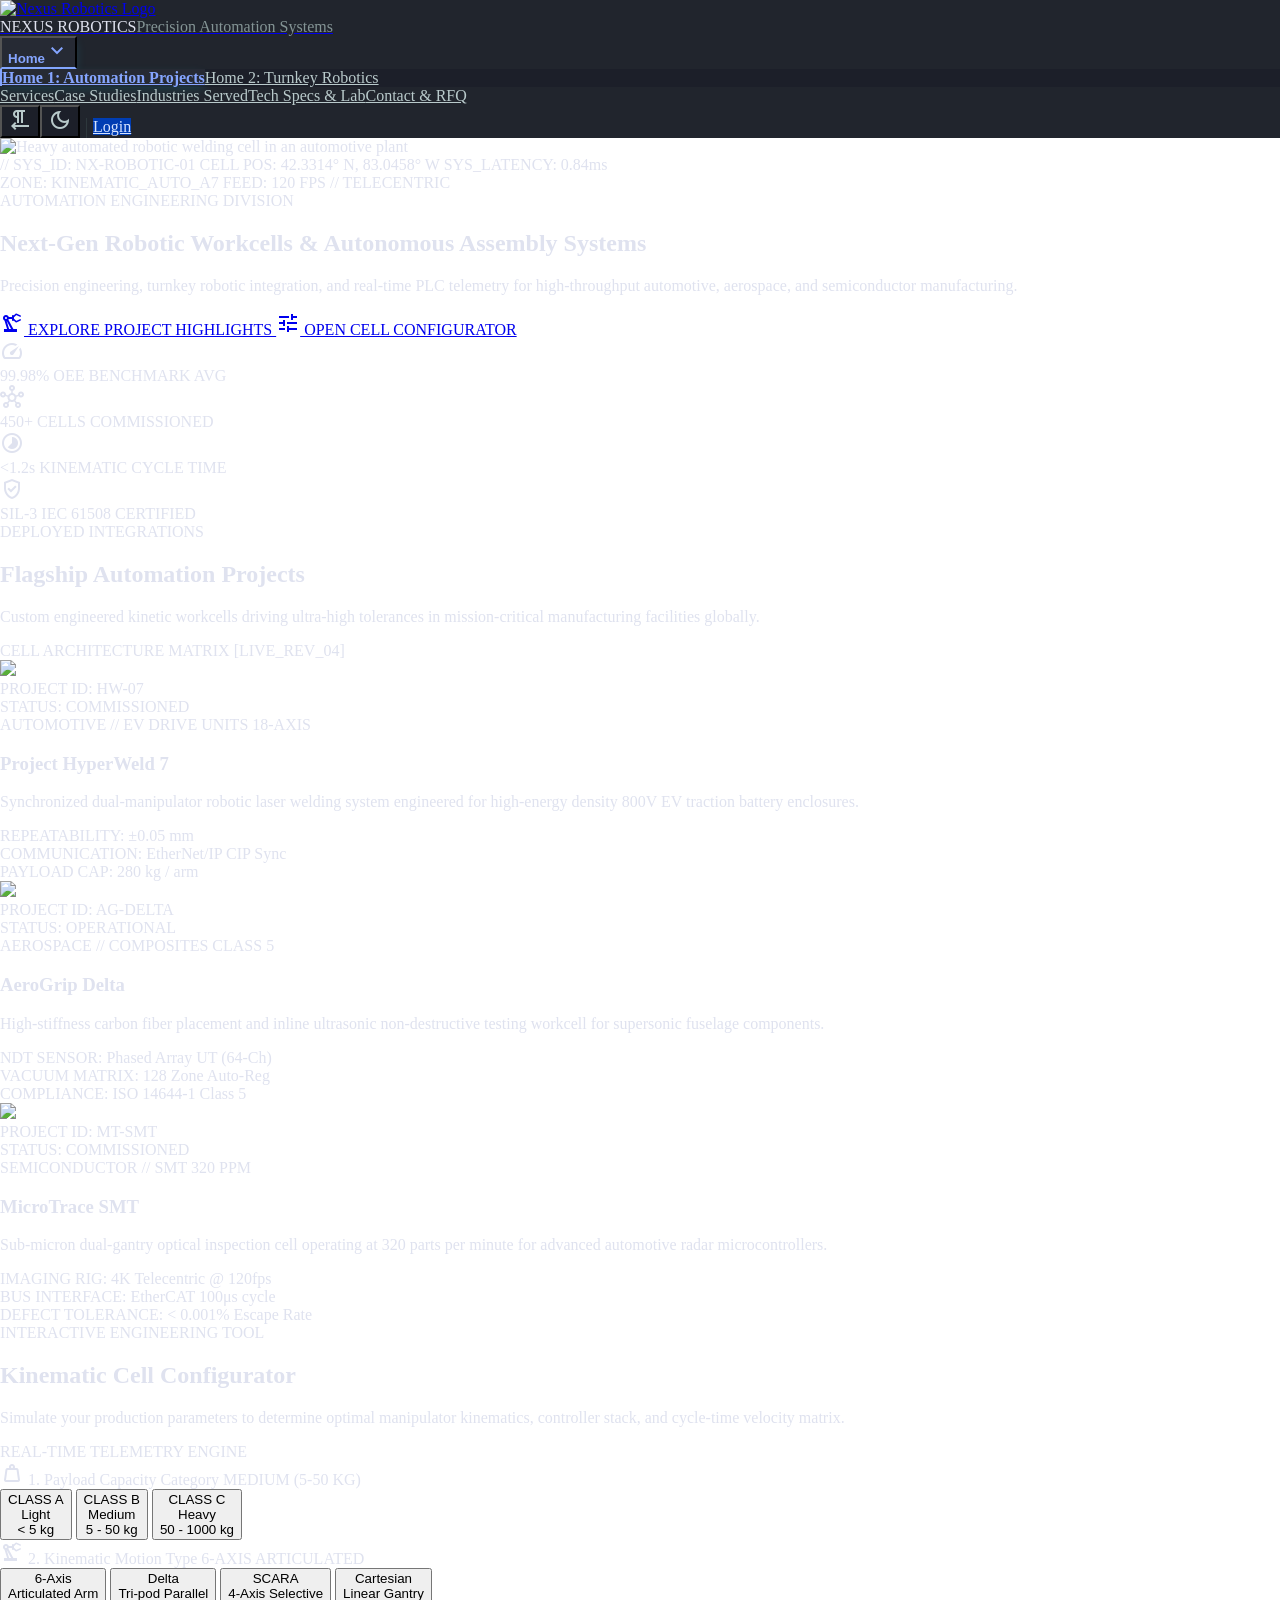
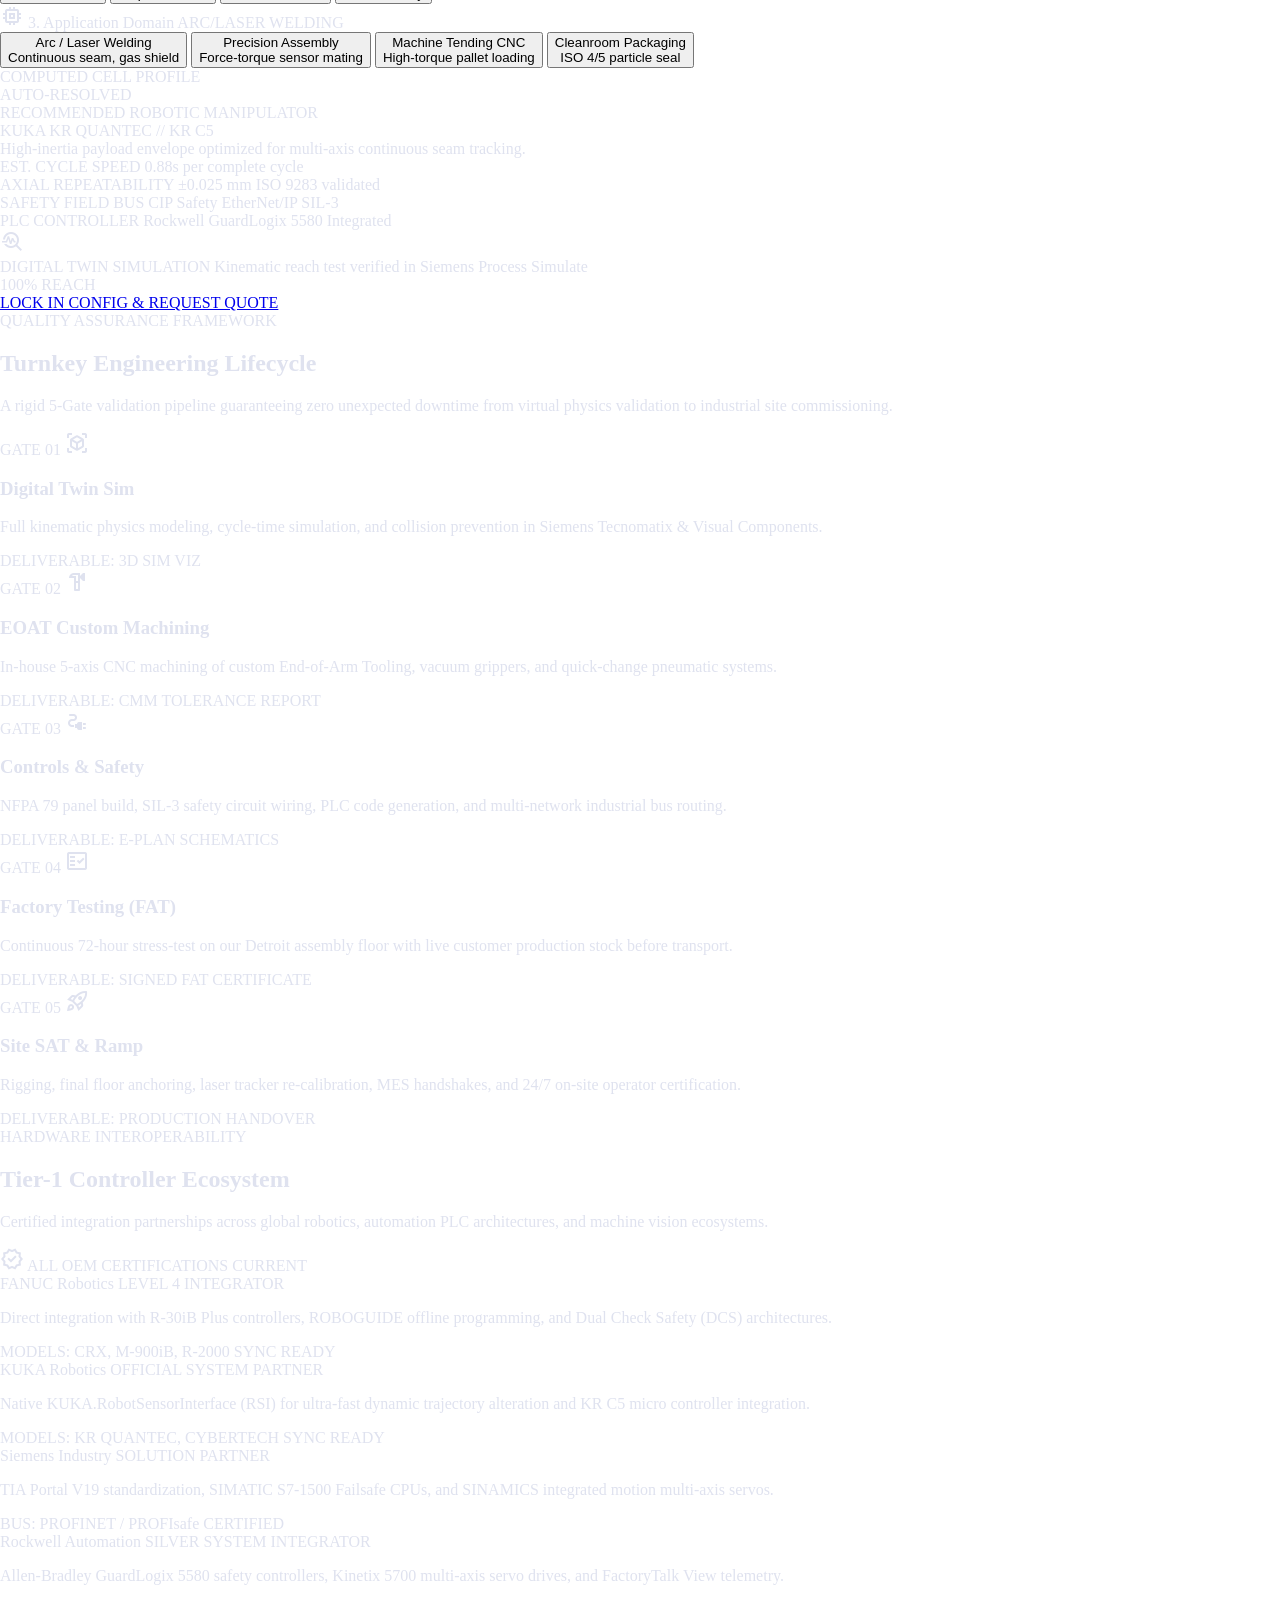
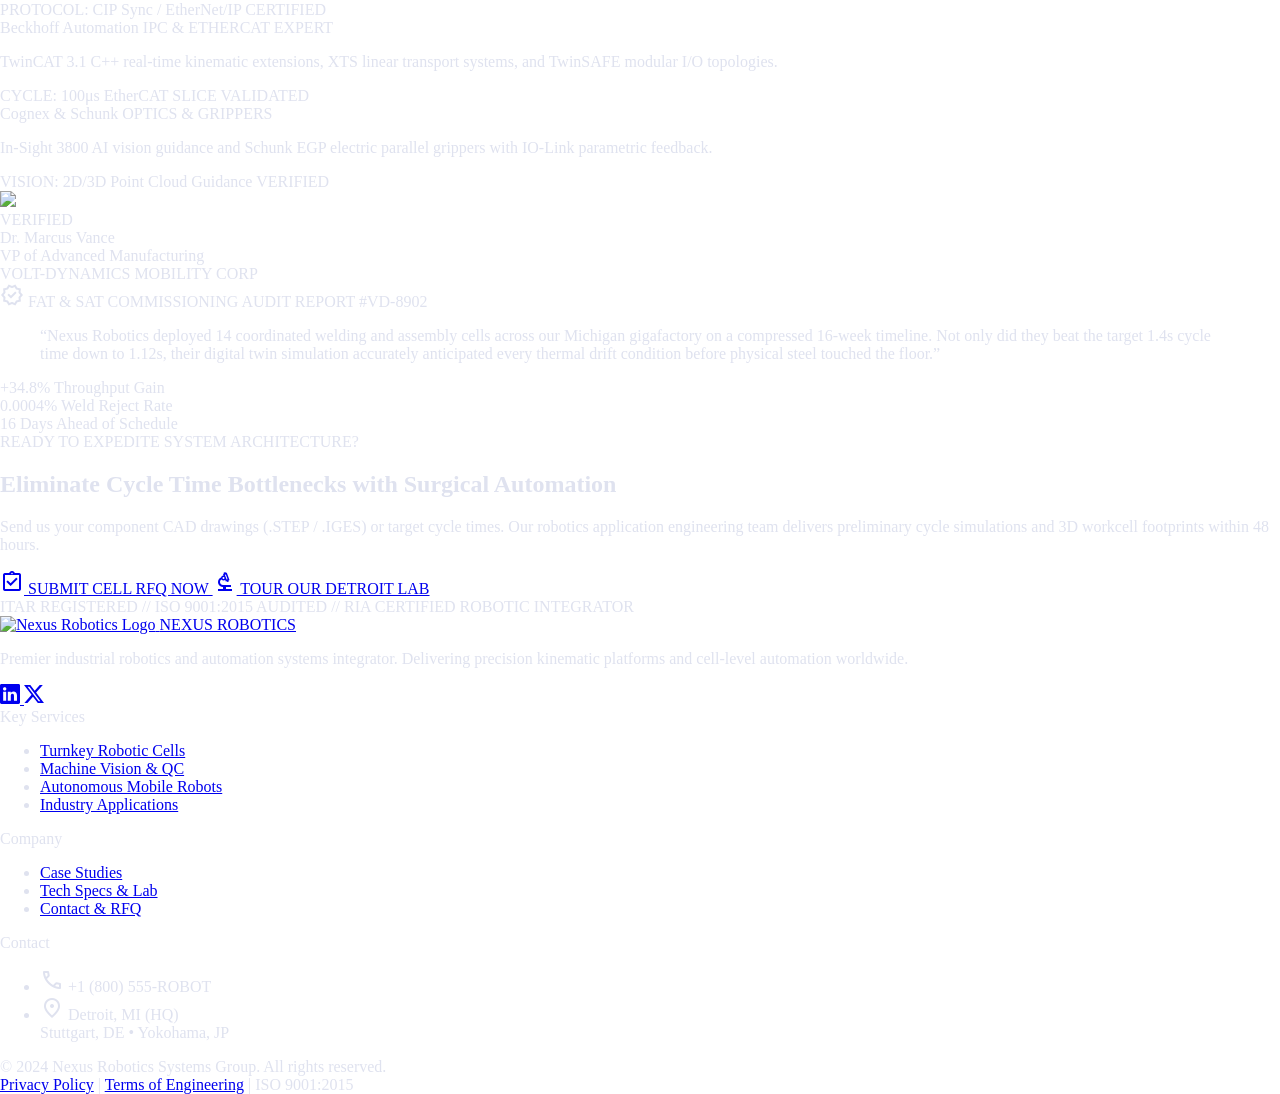
==== home-1-variant-2.html @ ab621a44 "Fix RTL icon, navbar responsive alignment (360/768/1024), Home 1 mobile layout, and Services 1024 la" ====
<!DOCTYPE html>

<html class="dark" lang="en"><head><meta charset="utf-8"/><meta content="width=device-width, initial-scale=1.0" name="viewport"/><meta content="web_standard" name="shell-type"/><link href="https://fonts.googleapis.com" rel="preconnect"/><link crossorigin="" href="https://fonts.gstatic.com" rel="preconnect"/><link href="https://fonts.googleapis.com/css2?family=JetBrains+Mono:wght@400;500;700&amp;family=Sora:wght@400;500;600;700&amp;display=swap" rel="stylesheet"/><link href="https://fonts.googleapis.com/css2?family=Material+Symbols+Outlined:opsz,wght,FILL,GRAD@20..48,100..700,0..1,-50..200" rel="stylesheet"/>
<link href="https://fonts.googleapis.com/css2?family=Material+Symbols+Outlined:wght,FILL@100..700,0..1&amp;display=swap" rel="stylesheet"/><style>@layer base{html,body{margin:0;padding:0;}body{overscroll-behavior:none;}main>:first-child{margin-top:0!important;}main>:last-child{margin-bottom:0!important;}}::-webkit-scrollbar{display:none;}</style><script src="https://cdn.tailwindcss.com"></script><script id="tailwind-config">tailwind.config={darkMode:"class",theme:{extend:{"colors":{"on-tertiary-fixed-variant":"var(--nxc-on-tertiary-fixed-variant)","on-secondary-fixed-variant":"var(--nxc-on-secondary-fixed-variant)","on-secondary-container":"var(--nxc-on-secondary-container)","on-error":"var(--nxc-on-error)","error":"var(--nxc-error)","on-secondary-fixed":"var(--nxc-on-secondary-fixed)","inverse-on-surface":"var(--nxc-inverse-on-surface)","on-error-container":"var(--nxc-on-error-container)","tertiary-fixed-dim":"var(--nxc-tertiary-fixed-dim)","tertiary-fixed":"var(--nxc-tertiary-fixed)","surface-container-high":"var(--nxc-surface-container-high)","outline-variant":"var(--nxc-outline-variant)","primary-container":"var(--nxc-primary-container)","secondary-container":"var(--nxc-secondary-container)","on-surface":"var(--nxc-on-surface)","secondary":"var(--nxc-secondary)","on-tertiary-container":"var(--nxc-on-tertiary-container)","primary-fixed-dim":"var(--nxc-primary-fixed-dim)","surface-container-highest":"var(--nxc-surface-container-highest)","inverse-primary":"var(--nxc-inverse-primary)","surface-tint":"var(--nxc-surface-tint)","primary":"var(--nxc-primary)","tertiary":"var(--nxc-tertiary)","on-primary-container":"var(--nxc-on-primary-container)","surface-variant":"var(--nxc-surface-variant)","surface-container":"var(--nxc-surface-container)","on-tertiary-fixed":"var(--nxc-on-tertiary-fixed)","outline":"var(--nxc-outline)","on-background":"var(--nxc-on-background)","background":"var(--nxc-background)","on-surface-variant":"var(--nxc-on-surface-variant)","tertiary-container":"var(--nxc-tertiary-container)","secondary-fixed":"var(--nxc-secondary-fixed)","surface-container-low":"var(--nxc-surface-container-low)","surface":"var(--nxc-surface)","on-primary-fixed":"var(--nxc-on-primary-fixed)","surface-dim":"var(--nxc-surface-dim)","inverse-surface":"var(--nxc-inverse-surface)","on-tertiary":"var(--nxc-on-tertiary)","on-secondary":"var(--nxc-on-secondary)","secondary-fixed-dim":"var(--nxc-secondary-fixed-dim)","surface-container-lowest":"var(--nxc-surface-container-lowest)","on-primary":"var(--nxc-on-primary)","on-primary-fixed-variant":"var(--nxc-on-primary-fixed-variant)","error-container":"var(--nxc-error-container)","surface-bright":"var(--nxc-surface-bright)","primary-fixed":"var(--nxc-primary-fixed)"},"borderRadius":{"DEFAULT":"0.25rem","lg":"0.5rem","xl":"0.75rem","full":"9999px"},"spacing":{"margin":"3rem","margin-mobile":"1rem","space-xs":"0.25rem","gutter":"1.5rem","space-lg":"1.5rem","space-sm":"0.5rem","space-xl":"2.5rem","space-md":"1rem","gutter-mobile":"0.75rem"},"fontFamily":{"mono-spec-sm":["JetBrains Mono"],"mono-spec-lg":["JetBrains Mono"],"headline-lg-mobile":["Sora"],"display-xl-mobile":["Sora"],"body-md":["Inter"],"headline-sm":["Sora"],"body-lg":["Inter"],"headline-lg":["Sora"],"body-sm":["Inter"],"headline-md":["Sora"],"display-xl":["Sora"],"mono-spec-md":["JetBrains Mono"],"label-caps":["JetBrains Mono"]},"fontSize":{"mono-spec-sm":["11px",{"lineHeight":"16px","letterSpacing":"0.06em","fontWeight":"500"}],"mono-spec-lg":["16px",{"lineHeight":"24px","letterSpacing":"0.02em","fontWeight":"500"}],"headline-lg-mobile":["28px",{"lineHeight":"36px","letterSpacing":"-0.01em","fontWeight":"600"}],"display-xl-mobile":["36px",{"lineHeight":"44px","letterSpacing":"-0.02em","fontWeight":"700"}],"body-md":["15px",{"lineHeight":"24px","letterSpacing":"0em","fontWeight":"400"}],"headline-sm":["20px",{"lineHeight":"28px","letterSpacing":"0em","fontWeight":"600"}],"body-lg":["18px",{"lineHeight":"28px","letterSpacing":"-0.01em","fontWeight":"400"}],"headline-lg":["40px",{"lineHeight":"48px","letterSpacing":"-0.02em","fontWeight":"600"}],"body-sm":["13px",{"lineHeight":"20px","letterSpacing":"0.01em","fontWeight":"400"}],"headline-md":["28px",{"lineHeight":"36px","letterSpacing":"-0.01em","fontWeight":"600"}],"display-xl":["56px",{"lineHeight":"64px","letterSpacing":"-0.03em","fontWeight":"700"}],"mono-spec-md":["13px",{"lineHeight":"18px","letterSpacing":"0.04em","fontWeight":"500"}],"label-caps":["10px",{"lineHeight":"14px","letterSpacing":"0.12em","fontWeight":"700"}]}}}}</script><link href="assets/site-global.css" rel="stylesheet"/>


<link rel="icon" type="image/jpeg" href="photos/logo.jpg"/>

<title>Nexus Robotics</title>
</head><body class="bg-background font-body-md text-on-surface antialiased selection:bg-primary-container selection:text-on-primary-container"><header class="fixed top-0 left-0 w-full z-50 bg-surface/90 backdrop-blur-md border-b border-outline-variant"><div class="h-20 w-full px-gutter flex items-center justify-between"><div class="flex items-center gap-space-lg"><a class="flex items-center gap-space-md group" data-path="home-automation-projects" href="#"><img alt="Nexus Robotics Logo" class="h-8 w-auto object-contain" src="photos/logo.jpg"/><div class="flex flex-col"><span class="font-headline-sm text-headline-sm font-bold tracking-tight text-on-surface group-hover:text-primary transition-colors">NEXUS ROBOTICS</span><span class="font-label-caps text-label-caps uppercase text-outline">Precision Automation Systems</span></div></a></div><nav class="hidden lg:flex items-center gap-space-xs" data-active-classes="bg-surface-container-high text-primary font-medium"><div class="relative group"><button class="flex items-center gap-space-xs px-space-md py-space-sm font-mono-spec-sm text-mono-spec-sm uppercase text-on-surface-variant hover:text-on-surface transition-colors active nav-active" aria-current="page"><span>Home</span><span class="material-symbols-outlined text-[16px]">expand_more</span></button><div class="absolute left-0 top-full hidden group-hover:flex flex-col w-64 bg-surface-container border border-outline-variant shadow-2xl py-space-xs z-50"><a class="px-space-md py-space-sm font-mono-spec-sm text-mono-spec-sm uppercase text-on-surface-variant hover:bg-surface-container-high hover:text-primary transition-colors active nav-active" aria-current="page" data-path="home-automation-projects" href="#">Home 1: Automation Projects</a><a class="px-space-md py-space-sm font-mono-spec-sm text-mono-spec-sm uppercase text-on-surface-variant hover:bg-surface-container-high hover:text-primary transition-colors" data-path="home-turnkey-robotics" href="#">Home 2: Turnkey Robotics</a></div></div><a class="px-space-md py-space-sm font-mono-spec-sm text-mono-spec-sm uppercase text-on-surface-variant hover:text-on-surface transition-colors" data-path="services" href="#">Services</a><a class="px-space-md py-space-sm font-mono-spec-sm text-mono-spec-sm uppercase text-on-surface-variant hover:text-on-surface transition-colors" data-path="case-studies" href="#">Case Studies</a><a class="px-space-md py-space-sm font-mono-spec-sm text-mono-spec-sm uppercase text-on-surface-variant hover:text-on-surface transition-colors" data-path="industries-served" href="#">Industries Served</a><a class="px-space-md py-space-sm font-mono-spec-sm text-mono-spec-sm uppercase text-on-surface-variant hover:text-on-surface transition-colors" data-path="tech-specs-and-lab" href="#">Tech Specs &amp; Lab</a><a class="px-space-md py-space-sm font-mono-spec-sm text-mono-spec-sm uppercase text-on-surface-variant hover:text-on-surface transition-colors" data-path="login" href="#">Contact &amp; RFQ</a></nav><button id="hamburger-btn" aria-label="Open navigation menu" aria-expanded="false" aria-controls="mobile-nav" onclick="toggleMobileNav()"><span class="hamburger-icon"><span class="hamburger-bar"></span><span class="hamburger-bar"></span><span class="hamburger-bar"></span></span></button><div class="flex items-center gap-space-md"><button aria-label="Toggle RTL" class="w-8 h-8 rounded-full bg-surface-container flex items-center justify-center hover:bg-surface-container-high transition-all duration-200 border border-outline-variant/40" id="rtl-toggle" onclick="toggleRTL()" title="Toggle RTL"><span class="material-symbols-outlined text-on-surface-variant text-[18px]" id="rtl-icon">format_textdirection_r_to_l</span></button><button aria-label="Toggle Theme" class="w-8 h-8 rounded-full bg-surface-container flex items-center justify-center hover:bg-surface-container-high transition-all duration-200 border border-outline-variant/40" id="theme-toggle" onclick="toggleTheme()" title="Toggle Theme"><span class="material-symbols-outlined text-on-surface-variant text-[18px]" id="theme-icon">dark_mode</span></button><span class="header-cta-divider" aria-hidden="true"></span><a class="relative inline-flex items-center justify-center px-space-lg py-space-sm bg-primary-container text-on-primary-container font-mono-spec-sm text-mono-spec-sm uppercase font-bold tracking-wider hover:bg-on-surface hover:text-surface-container-lowest transition-all duration-200 border-none" data-path="contact-and-rfq" href="#"><span class="relative z-10">Login</span></a></div></div></header><main class="w-full pt-20 bg-background min-h-screen"><div class="flex flex-col w-full">
<!-- HERO SECTION WITH SENSOR OVERLAY -->
<section class="dark relative w-full overflow-hidden bg-surface-container-lowest -mt-20 pt-20">
<div class="relative w-full min-h-[640px] lg:min-h-[720px] flex items-center">
<!-- Background Image with Scrim -->
<div class="absolute inset-0 z-0">
<img alt="Heavy automated robotic welding cell in an automotive plant" class="w-full h-full object-cover object-center filter brightness-[0.7] contrast-[1.15]" src="photos/Gemini_Generated_Image_y6mwrzy6mwrzy6mw.png"/>
<div class="absolute inset-0 bg-gradient-to-r from-background via-background/85 to-transparent"></div>
<div class="absolute inset-0 bg-gradient-to-t from-background via-transparent to-background/40"></div>
<div class="absolute inset-0 bg-[radial-gradient(ellipse_at_center,_var(--tw-gradient-stops))] from-primary-container/10 via-transparent to-transparent mix-blend-screen pointer-events-none"></div>
</div>
<!-- Hero Visual Grid Lines & Tech Crosshairs -->
<div class="absolute inset-0 z-10 pointer-events-none flex flex-col justify-between p-space-md opacity-30">
<div class="flex justify-between items-start font-telemetry-mono-sm text-telemetry-mono-sm text-primary-container">
<span>// SYS_ID: NX-ROBOTIC-01</span>
<span>CELL POS: 42.3314° N, 83.0458° W</span>
<span>SYS_LATENCY: 0.84ms</span>
</div>
<div class="flex justify-between items-end font-telemetry-mono-sm text-telemetry-mono-sm text-on-surface-variant">
<span>ZONE: KINEMATIC_AUTO_A7</span>
<span>FEED: 120 FPS // TELECENTRIC</span>
</div>
</div>
<!-- Main Hero Content -->
<div class="relative z-20 max-w-7xl mx-auto px-margin-mobile md:px-margin py-space-2xl w-full">
<div class="max-w-3xl flex flex-col gap-space-md">
<div class="inline-flex items-center gap-space-xs self-start px-space-sm py-1 bg-surface-container-high/90 text-primary-container rounded">
<span class="w-2 h-2 rounded-full bg-primary-container animate-ping"></span>
<span class="font-telemetry-mono-sm text-telemetry-mono-sm uppercase tracking-widest font-bold">AUTOMATION ENGINEERING DIVISION</span>
</div>
<h1 class="font-headline-xl text-headline-lg sm:text-headline-xl md:text-display-xl leading-tight text-on-surface font-bold tracking-tight">
            Next-Gen Robotic Workcells &amp; Autonomous Assembly Systems
          </h1>
<p class="font-body-lg text-body-md sm:text-body-lg text-on-surface-variant leading-relaxed">
            Precision engineering, turnkey robotic integration, and real-time PLC telemetry for high-throughput automotive, aerospace, and semiconductor manufacturing.
          </p>
<!-- CTAs -->
<div class="flex flex-col sm:flex-row items-stretch sm:items-center gap-space-sm sm:gap-space-md pt-space-sm">
<a class="justify-center px-space-md sm:px-space-lg py-space-sm bg-primary-container text-on-primary-container font-headline-sm text-body-sm font-bold tracking-wider uppercase rounded shadow-[0_0_20px_rgba(0,240,255,0.4)] hover:bg-primary-fixed-dim transition-all flex items-center gap-space-xs text-center" href="#projects">
<span class="material-symbols-outlined text-[18px]">precision_manufacturing</span>
              EXPLORE PROJECT HIGHLIGHTS
            </a>
<a class="justify-center px-space-md sm:px-space-lg py-space-sm bg-surface-container-high border border-outline text-secondary font-headline-sm text-body-sm font-semibold tracking-wider uppercase rounded hover:bg-surface-container-highest hover:border-primary transition-all flex items-center gap-space-xs text-center" href="#configurator">
<span class="material-symbols-outlined text-[18px]">tune</span>
              OPEN CELL CONFIGURATOR
            </a>
</div>
</div>
</div>
</div>
<!-- Telemetry Status Ribbon -->
<div class="relative z-20 w-full bg-surface-container-lowest/95 backdrop-blur-md">
<div class="max-w-7xl mx-auto px-margin-mobile md:px-margin py-space-md">
<div class="grid grid-cols-2 lg:grid-cols-4 gap-space-md">
<div class="flex items-center gap-space-sm bg-surface-container-low/60 p-space-sm rounded">
<div class="w-10 h-10 rounded bg-primary-container/10 flex items-center justify-center text-primary-container">
<span class="material-symbols-outlined">speed</span>
</div>
<div class="flex flex-col">
<span class="font-headline-md text-headline-md font-bold text-on-surface">99.98%</span>
<span class="font-telemetry-mono-sm text-telemetry-mono-sm text-on-surface-variant tracking-wider">OEE BENCHMARK AVG</span>
</div>
</div>
<div class="flex items-center gap-space-sm bg-surface-container-low/60 p-space-sm rounded">
<div class="w-10 h-10 rounded bg-tertiary-container/10 flex items-center justify-center text-tertiary-fixed-dim">
<span class="material-symbols-outlined">hub</span>
</div>
<div class="flex flex-col">
<span class="font-headline-md text-headline-md font-bold text-on-surface">450+</span>
<span class="font-telemetry-mono-sm text-telemetry-mono-sm text-on-surface-variant tracking-wider">CELLS COMMISSIONED</span>
</div>
</div>
<div class="flex items-center gap-space-sm bg-surface-container-low/60 p-space-sm rounded">
<div class="w-10 h-10 rounded bg-secondary-container/10 flex items-center justify-center text-secondary">
<span class="material-symbols-outlined">timelapse</span>
</div>
<div class="flex flex-col">
<span class="font-headline-md text-headline-md font-bold text-on-surface">&lt;1.2s</span>
<span class="font-telemetry-mono-sm text-telemetry-mono-sm text-on-surface-variant tracking-wider">KINEMATIC CYCLE TIME</span>
</div>
</div>
<div class="flex items-center gap-space-sm bg-surface-container-low/60 p-space-sm rounded">
<div class="w-10 h-10 rounded bg-primary-container/10 flex items-center justify-center text-primary-fixed">
<span class="material-symbols-outlined">verified_user</span>
</div>
<div class="flex flex-col">
<span class="font-headline-md text-headline-md font-bold text-on-surface">SIL-3</span>
<span class="font-telemetry-mono-sm text-telemetry-mono-sm text-on-surface-variant tracking-wider">IEC 61508 CERTIFIED</span>
</div>
</div>
</div>
</div>
</div>
</section>
<!-- SECTION 1: FLAGSHIP AUTOMATION PROJECTS -->
<section class="w-full py-space-2xl bg-surface-dim" id="projects">
<div class="max-w-7xl mx-auto px-margin-mobile md:px-margin">
<div class="flex flex-col md:flex-row md:items-end justify-between mb-space-xl gap-space-sm">
<div class="flex flex-col gap-space-xs">
<div class="flex items-center gap-space-xs">
<span class="w-2 h-2 bg-primary-container"></span>
<span class="font-telemetry-mono-sm text-telemetry-mono-sm text-primary-container tracking-widest uppercase">DEPLOYED INTEGRATIONS</span>
</div>
<h2 class="font-headline-xl text-headline-xl text-on-surface font-bold">Flagship Automation Projects</h2>
<p class="font-body-md text-body-md text-on-surface-variant max-w-xl">
            Custom engineered kinetic workcells driving ultra-high tolerances in mission-critical manufacturing facilities globally.
          </p>
</div>
<div class="font-telemetry-code text-telemetry-code text-outline flex items-center gap-space-xs">
<span>CELL ARCHITECTURE MATRIX</span>
<span class="text-primary-container">[LIVE_REV_04]</span>
</div>
</div>
<!-- Bento-style Project Grid -->
<div class="grid grid-cols-1 lg:grid-cols-3 gap-space-lg">
<!-- Project 1: HyperWeld 7 -->
<div class="flex flex-col bg-surface-container-low rounded p-space-md shadow-lg hover:shadow-[0_0_24px_rgba(0,240,255,0.15)] transition-all">
<div class="relative w-full h-56 rounded overflow-hidden mb-space-md">
<img class="w-full h-full object-cover" data-alt="Futuristic multi-arm automotive battery pack robotic laser welding workcell with orange industrial robot arms precision welding prismatic battery cells emitting bright cyan laser light arcs inside a dark clean industrial laboratory" src="photos/Gemini_Generated_Image_33yjg833yjg833yj.png"/>
<div class="absolute top-2 left-2 px-space-xs py-0.5 bg-surface-container-lowest/90 font-telemetry-mono-sm text-telemetry-mono-sm text-primary-container uppercase rounded">
              PROJECT ID: HW-07
            </div>
<div class="absolute bottom-2 right-2 px-space-xs py-0.5 bg-tertiary-fixed-dim/20 text-tertiary font-telemetry-mono-sm text-telemetry-mono-sm rounded">
              STATUS: COMMISSIONED
            </div>
</div>
<div class="flex flex-col flex-grow">
<div class="flex items-center justify-between mb-space-xs">
<span class="font-telemetry-mono-sm text-telemetry-mono-sm text-on-surface-variant uppercase">AUTOMOTIVE // EV DRIVE UNITS</span>
<span class="font-telemetry-code text-telemetry-code text-primary-fixed-dim font-bold">18-AXIS</span>
</div>
<h3 class="font-headline-lg text-headline-lg text-on-surface font-semibold mb-space-xs">Project HyperWeld 7</h3>
<p class="font-body-sm text-body-sm text-on-surface-variant mb-space-md">
              Synchronized dual-manipulator robotic laser welding system engineered for high-energy density 800V EV traction battery enclosures.
            </p>
<div class="mt-auto pt-space-sm bg-surface-container rounded p-space-sm flex flex-col gap-space-xs font-telemetry-code text-telemetry-code">
<div class="flex justify-between text-on-surface-variant">
<span>REPEATABILITY:</span>
<span class="text-on-surface font-bold">±0.05 mm</span>
</div>
<div class="flex justify-between text-on-surface-variant">
<span>COMMUNICATION:</span>
<span class="text-primary-container font-bold">EtherNet/IP CIP Sync</span>
</div>
<div class="flex justify-between text-on-surface-variant">
<span>PAYLOAD CAP:</span>
<span class="text-on-surface font-bold">280 kg / arm</span>
</div>
</div>
</div>
</div>
<!-- Project 2: AeroGrip Delta -->
<div class="flex flex-col bg-surface-container-low rounded p-space-md shadow-lg hover:shadow-[0_0_24px_rgba(255,45,120,0.15)] transition-all">
<div class="relative w-full h-56 rounded overflow-hidden mb-space-md">
<img class="w-full h-full object-cover" data-alt="High precision carbon fiber aerospace wing skin automated fiber placement robotic system with vacuum suction end-effector inspecting composite aerospace fuselage panels under dramatic cyan and magenta diagnostic lighting" src="photos/Gemini_Generated_Image_5b11is5b11is5b11.png"/>
<div class="absolute top-2 left-2 px-space-xs py-0.5 bg-surface-container-lowest/90 font-telemetry-mono-sm text-telemetry-mono-sm text-secondary uppercase rounded">
              PROJECT ID: AG-DELTA
            </div>
<div class="absolute bottom-2 right-2 px-space-xs py-0.5 bg-primary-container/20 text-primary-fixed font-telemetry-mono-sm text-telemetry-mono-sm rounded">
              STATUS: OPERATIONAL
            </div>
</div>
<div class="flex flex-col flex-grow">
<div class="flex items-center justify-between mb-space-xs">
<span class="font-telemetry-mono-sm text-telemetry-mono-sm text-on-surface-variant uppercase">AEROSPACE // COMPOSITES</span>
<span class="font-telemetry-code text-telemetry-code text-secondary font-bold">CLASS 5</span>
</div>
<h3 class="font-headline-lg text-headline-lg text-on-surface font-semibold mb-space-xs">AeroGrip Delta</h3>
<p class="font-body-sm text-body-sm text-on-surface-variant mb-space-md">
              High-stiffness carbon fiber placement and inline ultrasonic non-destructive testing workcell for supersonic fuselage components.
            </p>
<div class="mt-auto pt-space-sm bg-surface-container rounded p-space-sm flex flex-col gap-space-xs font-telemetry-code text-telemetry-code">
<div class="flex justify-between text-on-surface-variant">
<span>NDT SENSOR:</span>
<span class="text-secondary font-bold">Phased Array UT (64-Ch)</span>
</div>
<div class="flex justify-between text-on-surface-variant">
<span>VACUUM MATRIX:</span>
<span class="text-on-surface font-bold">128 Zone Auto-Reg</span>
</div>
<div class="flex justify-between text-on-surface-variant">
<span>COMPLIANCE:</span>
<span class="text-primary-container font-bold">ISO 14644-1 Class 5</span>
</div>
</div>
</div>
</div>
<!-- Project 3: MicroTrace SMT -->
<div class="flex flex-col bg-surface-container-low rounded p-space-md shadow-lg hover:shadow-[0_0_24px_rgba(44,226,141,0.15)] transition-all">
<div class="relative w-full h-56 rounded overflow-hidden mb-space-md">
<img class="w-full h-full object-cover" data-alt="High speed cleanroom dual-gantry Cartesian semiconductor inspection robot examining microchip wafers with telecentric blue illumination, micro cameras, and high-speed linear motors in clean sterile silicon fabrication cleanroom" src="photos/Gemini_Generated_Image_anoneanoneanonea.png"/>
<div class="absolute top-2 left-2 px-space-xs py-0.5 bg-surface-container-lowest/90 font-telemetry-mono-sm text-telemetry-mono-sm text-tertiary-fixed-dim uppercase rounded">
              PROJECT ID: MT-SMT
            </div>
<div class="absolute bottom-2 right-2 px-space-xs py-0.5 bg-tertiary-fixed-dim/20 text-tertiary font-telemetry-mono-sm text-telemetry-mono-sm rounded">
              STATUS: COMMISSIONED
            </div>
</div>
<div class="flex flex-col flex-grow">
<div class="flex items-center justify-between mb-space-xs">
<span class="font-telemetry-mono-sm text-telemetry-mono-sm text-on-surface-variant uppercase">SEMICONDUCTOR // SMT</span>
<span class="font-telemetry-code text-telemetry-code text-tertiary font-bold">320 PPM</span>
</div>
<h3 class="font-headline-lg text-headline-lg text-on-surface font-semibold mb-space-xs">MicroTrace SMT</h3>
<p class="font-body-sm text-body-sm text-on-surface-variant mb-space-md">
              Sub-micron dual-gantry optical inspection cell operating at 320 parts per minute for advanced automotive radar microcontrollers.
            </p>
<div class="mt-auto pt-space-sm bg-surface-container rounded p-space-sm flex flex-col gap-space-xs font-telemetry-code text-telemetry-code">
<div class="flex justify-between text-on-surface-variant">
<span>IMAGING RIG:</span>
<span class="text-tertiary font-bold">4K Telecentric @ 120fps</span>
</div>
<div class="flex justify-between text-on-surface-variant">
<span>BUS INTERFACE:</span>
<span class="text-primary-container font-bold">EtherCAT 100μs cycle</span>
</div>
<div class="flex justify-between text-on-surface-variant">
<span>DEFECT TOLERANCE:</span>
<span class="text-on-surface font-bold">&lt; 0.001% Escape Rate</span>
</div>
</div>
</div>
</div>
</div>
</div>
</section>
<!-- SECTION 2: INTERACTIVE CELL CONFIGURATOR (UNIQUE FEATURE) -->
<section class="w-full py-space-2xl bg-surface-container-lowest relative overflow-hidden" id="configurator">
<!-- Subtle Background Grid Pattern -->
<div class="absolute inset-0 opacity-10 bg-[linear-gradient(to_right,#00f0ff_1px,transparent_1px),linear-gradient(to_bottom,#00f0ff_1px,transparent_1px)] bg-[size:40px_40px] pointer-events-none"></div>
<div class="relative z-10 max-w-7xl mx-auto px-margin-mobile md:px-margin">
<div class="flex flex-col md:flex-row md:items-end justify-between mb-space-xl gap-space-sm">
<div>
<div class="flex items-center gap-space-xs mb-space-xs">
<span class="w-2 h-2 rounded-full bg-secondary"></span>
<span class="font-telemetry-mono-sm text-telemetry-mono-sm text-secondary tracking-widest uppercase">INTERACTIVE ENGINEERING TOOL</span>
</div>
<h2 class="font-headline-xl text-headline-xl text-on-surface font-bold">Kinematic Cell Configurator</h2>
<p class="font-body-md text-body-md text-on-surface-variant max-w-2xl">
            Simulate your production parameters to determine optimal manipulator kinematics, controller stack, and cycle-time velocity matrix.
          </p>
</div>
<div class="px-space-sm py-space-xs bg-surface-container-high rounded flex items-center gap-space-xs font-telemetry-mono-sm text-telemetry-mono-sm text-primary-container">
<span class="w-1.5 h-1.5 bg-primary-container animate-pulse"></span>
          REAL-TIME TELEMETRY ENGINE
        </div>
</div>
<!-- Configurator Grid: Controls on Left, Live Telemetry Matrix on Right -->
<div class="grid grid-cols-1 lg:grid-cols-12 gap-space-xl">
<!-- Input Controls (7 cols) -->
<div class="lg:col-span-7 flex flex-col gap-space-lg bg-surface-container-low p-space-lg rounded shadow-xl">
<!-- Param 1: Payload Capacity -->
<div class="flex flex-col gap-space-xs">
<div class="flex justify-between items-center">
<label class="font-headline-sm text-headline-sm text-on-surface font-semibold flex items-center gap-space-xs">
<span class="material-symbols-outlined text-primary-container text-[18px]">weight</span>
                1. Payload Capacity Category
              </label>
<span class="font-telemetry-mono-sm text-telemetry-mono-sm text-primary-container" id="cfg-payload-display">MEDIUM (5-50 KG)</span>
</div>
<div class="grid grid-cols-1 sm:grid-cols-3 gap-space-sm mt-space-xs">
<button class="config-opt-btn p-space-sm rounded bg-surface-container text-left transition-all hover:bg-surface-container-high" id="btn-payload-light" onclick="selectConfig('payload', 'light')" type="button">
<div class="font-telemetry-mono-sm text-telemetry-mono-sm text-outline">CLASS A</div>
<div class="font-headline-sm text-body-sm text-on-surface font-bold">Light</div>
<div class="font-telemetry-code text-telemetry-code text-on-surface-variant">&lt; 5 kg</div>
</button>
<button class="config-opt-btn p-space-sm rounded bg-primary-container/20 text-left transition-all shadow-[0_0_12px_rgba(0,240,255,0.2)]" id="btn-payload-medium" onclick="selectConfig('payload', 'medium')" type="button">
<div class="font-telemetry-mono-sm text-telemetry-mono-sm text-primary-container">CLASS B</div>
<div class="font-headline-sm text-body-sm text-primary-fixed font-bold">Medium</div>
<div class="font-telemetry-code text-telemetry-code text-on-surface">5 - 50 kg</div>
</button>
<button class="config-opt-btn p-space-sm rounded bg-surface-container text-left transition-all hover:bg-surface-container-high" id="btn-payload-heavy" onclick="selectConfig('payload', 'heavy')" type="button">
<div class="font-telemetry-mono-sm text-telemetry-mono-sm text-outline">CLASS C</div>
<div class="font-headline-sm text-body-sm text-on-surface font-bold">Heavy</div>
<div class="font-telemetry-code text-telemetry-code text-on-surface-variant">50 - 1000 kg</div>
</button>
</div>
</div>
<!-- Param 2: Kinematic Motion Type -->
<div class="flex flex-col gap-space-xs">
<div class="flex justify-between items-center">
<label class="font-headline-sm text-headline-sm text-on-surface font-semibold flex items-center gap-space-xs">
<span class="material-symbols-outlined text-secondary text-[18px]">precision_manufacturing</span>
                2. Kinematic Motion Type
              </label>
<span class="font-telemetry-mono-sm text-telemetry-mono-sm text-secondary" id="cfg-motion-display">6-AXIS ARTICULATED</span>
</div>
<div class="grid grid-cols-2 md:grid-cols-4 gap-space-sm mt-space-xs">
<button class="config-opt-btn p-space-sm rounded bg-secondary-container/20 text-left transition-all shadow-[0_0_12px_rgba(255,45,120,0.2)]" id="btn-motion-articulated" onclick="selectConfig('motion', 'articulated')" type="button">
<div class="font-headline-sm text-body-sm text-secondary font-bold">6-Axis</div>
<div class="font-telemetry-code text-telemetry-code text-on-surface-variant">Articulated Arm</div>
</button>
<button class="config-opt-btn p-space-sm rounded bg-surface-container text-left transition-all hover:bg-surface-container-high" id="btn-motion-delta" onclick="selectConfig('motion', 'delta')" type="button">
<div class="font-headline-sm text-body-sm text-on-surface font-bold">Delta</div>
<div class="font-telemetry-code text-telemetry-code text-on-surface-variant">Tri-pod Parallel</div>
</button>
<button class="config-opt-btn p-space-sm rounded bg-surface-container text-left transition-all hover:bg-surface-container-high" id="btn-motion-scara" onclick="selectConfig('motion', 'scara')" type="button">
<div class="font-headline-sm text-body-sm text-on-surface font-bold">SCARA</div>
<div class="font-telemetry-code text-telemetry-code text-on-surface-variant">4-Axis Selective</div>
</button>
<button class="config-opt-btn p-space-sm rounded bg-surface-container text-left transition-all hover:bg-surface-container-high" id="btn-motion-gantry" onclick="selectConfig('motion', 'gantry')" type="button">
<div class="font-headline-sm text-body-sm text-on-surface font-bold">Cartesian</div>
<div class="font-telemetry-code text-telemetry-code text-on-surface-variant">Linear Gantry</div>
</button>
</div>
</div>
<!-- Param 3: Application Domain -->
<div class="flex flex-col gap-space-xs">
<div class="flex justify-between items-center">
<label class="font-headline-sm text-headline-sm text-on-surface font-semibold flex items-center gap-space-xs">
<span class="material-symbols-outlined text-tertiary-fixed-dim text-[18px]">memory</span>
                3. Application Domain
              </label>
<span class="font-telemetry-mono-sm text-telemetry-mono-sm text-tertiary-fixed-dim" id="cfg-app-display">ARC/LASER WELDING</span>
</div>
<div class="grid grid-cols-1 sm:grid-cols-2 gap-space-sm mt-space-xs">
<button class="config-opt-btn p-space-sm rounded bg-tertiary-container/20 text-left transition-all shadow-[0_0_12px_rgba(44,226,141,0.2)]" id="btn-app-welding" onclick="selectConfig('app', 'welding')" type="button">
<div class="font-headline-sm text-body-sm text-tertiary font-bold">Arc / Laser Welding</div>
<div class="font-telemetry-code text-telemetry-code text-on-surface-variant">Continuous seam, gas shield</div>
</button>
<button class="config-opt-btn p-space-sm rounded bg-surface-container text-left transition-all hover:bg-surface-container-high" id="btn-app-assembly" onclick="selectConfig('app', 'assembly')" type="button">
<div class="font-headline-sm text-body-sm text-on-surface font-bold">Precision Assembly</div>
<div class="font-telemetry-code text-telemetry-code text-on-surface-variant">Force-torque sensor mating</div>
</button>
<button class="config-opt-btn p-space-sm rounded bg-surface-container text-left transition-all hover:bg-surface-container-high" id="btn-app-tending" onclick="selectConfig('app', 'tending')" type="button">
<div class="font-headline-sm text-body-sm text-on-surface font-bold">Machine Tending CNC</div>
<div class="font-telemetry-code text-telemetry-code text-on-surface-variant">High-torque pallet loading</div>
</button>
<button class="config-opt-btn p-space-sm rounded bg-surface-container text-left transition-all hover:bg-surface-container-high" id="btn-app-cleanroom" onclick="selectConfig('app', 'cleanroom')" type="button">
<div class="font-headline-sm text-body-sm text-on-surface font-bold">Cleanroom Packaging</div>
<div class="font-telemetry-code text-telemetry-code text-on-surface-variant">ISO 4/5 particle seal</div>
</button>
</div>
</div>
</div>
<!-- Live Computed System Matrix Display (5 cols) -->
<div class="lg:col-span-5 flex flex-col justify-between bg-surface-container p-space-lg rounded shadow-2xl relative">
<div class="flex items-center justify-between pb-space-sm bg-surface-container-high/40 p-space-sm rounded">
<div class="flex items-center gap-space-xs font-telemetry-mono-sm text-telemetry-mono-sm text-primary-container">
<span class="w-2 h-2 rounded-full bg-primary-container animate-ping"></span>
              COMPUTED CELL PROFILE
            </div>
<span class="font-telemetry-code text-telemetry-code text-outline">AUTO-RESOLVED</span>
</div>
<div class="my-space-md flex flex-col gap-space-md">
<!-- Manipulator Model -->
<div class="p-space-md bg-surface-container-low rounded">
<span class="font-telemetry-mono-sm text-telemetry-mono-sm text-outline uppercase">RECOMMENDED ROBOTIC MANIPULATOR</span>
<div class="font-headline-lg text-headline-lg text-primary-container font-bold mt-1" id="cfg-res-manipulator">
                KUKA KR QUANTEC // KR C5
              </div>
<div class="font-body-sm text-body-sm text-on-surface-variant mt-1" id="cfg-res-desc">
                High-inertia payload envelope optimized for multi-axis continuous seam tracking.
              </div>
</div>
<!-- Dynamic Metrics Cluster -->
<div class="grid grid-cols-2 gap-space-sm font-telemetry-code text-telemetry-code">
<div class="p-space-sm bg-surface-container-low rounded flex flex-col gap-1">
<span class="text-outline text-telemetry-mono-sm">EST. CYCLE SPEED</span>
<span class="text-headline-md font-bold text-on-surface font-headline-md" id="cfg-res-speed">0.88s</span>
<span class="text-on-surface-variant text-telemetry-mono-sm">per complete cycle</span>
</div>
<div class="p-space-sm bg-surface-container-low rounded flex flex-col gap-1">
<span class="text-outline text-telemetry-mono-sm">AXIAL REPEATABILITY</span>
<span class="text-headline-md font-bold text-tertiary font-headline-md" id="cfg-res-repeat">±0.025 mm</span>
<span class="text-on-surface-variant text-telemetry-mono-sm">ISO 9283 validated</span>
</div>
<div class="p-space-sm bg-surface-container-low rounded flex flex-col gap-1">
<span class="text-outline text-telemetry-mono-sm">SAFETY FIELD BUS</span>
<span class="text-body-md font-bold text-primary-fixed font-headline-sm" id="cfg-res-safety">CIP Safety</span>
<span class="text-on-surface-variant text-telemetry-mono-sm">EtherNet/IP SIL-3</span>
</div>
<div class="p-space-sm bg-surface-container-low rounded flex flex-col gap-1">
<span class="text-outline text-telemetry-mono-sm">PLC CONTROLLER</span>
<span class="text-body-md font-bold text-secondary font-headline-sm" id="cfg-res-plc">Rockwell GuardLogix</span>
<span class="text-on-surface-variant text-telemetry-mono-sm">5580 Integrated</span>
</div>
</div>
<!-- Kinematic Visualization Spark -->
<div class="p-space-sm bg-surface-container-low rounded flex items-center justify-between">
<div class="flex items-center gap-space-sm">
<span class="material-symbols-outlined text-primary-container text-[24px]">troubleshoot</span>
<div class="flex flex-col">
<span class="font-telemetry-mono-sm text-telemetry-mono-sm text-on-surface font-bold">DIGITAL TWIN SIMULATION</span>
<span class="font-telemetry-code text-telemetry-code text-on-surface-variant">Kinematic reach test verified in Siemens Process Simulate</span>
</div>
</div>
<span class="px-space-xs py-1 bg-tertiary-container/20 text-tertiary font-telemetry-mono-sm text-telemetry-mono-sm rounded font-bold">100% REACH</span>
</div>
</div>
<div class="pt-space-sm flex items-center justify-between gap-space-sm">
<a class="w-full text-center py-space-sm bg-primary-container text-on-primary-container font-headline-sm text-body-sm font-bold uppercase rounded shadow-[0_0_16px_rgba(0,240,255,0.4)] hover:bg-primary-fixed-dim transition-all" data-path="contact-&amp;-rfq" href="#">
              LOCK IN CONFIG &amp; REQUEST QUOTE
            </a>
</div>
</div>
</div>
</div>
</section>
<!-- SECTION 3: TURNKEY ENGINEERING LIFECYCLE (5-GATE PIPELINE) -->
<section class="w-full py-space-2xl bg-surface-dim">
<div class="max-w-7xl mx-auto px-margin-mobile md:px-margin">
<div class="flex flex-col gap-space-xs mb-space-xl">
<div class="flex items-center gap-space-xs">
<span class="w-2 h-2 bg-tertiary-fixed-dim"></span>
<span class="font-telemetry-mono-sm text-telemetry-mono-sm text-tertiary-fixed-dim tracking-widest uppercase">QUALITY ASSURANCE FRAMEWORK</span>
</div>
<h2 class="font-headline-xl text-headline-xl text-on-surface font-bold">Turnkey Engineering Lifecycle</h2>
<p class="font-body-md text-body-md text-on-surface-variant max-w-xl">
          A rigid 5-Gate validation pipeline guaranteeing zero unexpected downtime from virtual physics validation to industrial site commissioning.
        </p>
</div>
<!-- 5 Gate Horizontal Process Flow -->
<div class="grid grid-cols-1 md:grid-cols-3 lg:grid-cols-5 gap-space-md">
<!-- Gate 01 -->
<div class="bg-surface-container-low p-space-md rounded shadow-md flex flex-col justify-between">
<div>
<div class="flex justify-between items-center mb-space-sm">
<span class="font-telemetry-mono-lg text-telemetry-mono-lg text-primary-container font-bold">GATE 01</span>
<span class="material-symbols-outlined text-outline text-[20px]">view_in_ar</span>
</div>
<h3 class="font-headline-sm text-headline-sm text-on-surface font-semibold mb-space-xs">Digital Twin Sim</h3>
<p class="font-body-sm text-body-sm text-on-surface-variant">
              Full kinematic physics modeling, cycle-time simulation, and collision prevention in Siemens Tecnomatix &amp; Visual Components.
            </p>
</div>
<div class="mt-space-md pt-space-xs font-telemetry-mono-sm text-telemetry-mono-sm text-primary-fixed-dim">
            DELIVERABLE: 3D SIM VIZ
          </div>
</div>
<!-- Gate 02 -->
<div class="bg-surface-container-low p-space-md rounded shadow-md flex flex-col justify-between">
<div>
<div class="flex justify-between items-center mb-space-sm">
<span class="font-telemetry-mono-lg text-telemetry-mono-lg text-primary-container font-bold">GATE 02</span>
<span class="material-symbols-outlined text-outline text-[20px]">hardware</span>
</div>
<h3 class="font-headline-sm text-headline-sm text-on-surface font-semibold mb-space-xs">EOAT Custom Machining</h3>
<p class="font-body-sm text-body-sm text-on-surface-variant">
              In-house 5-axis CNC machining of custom End-of-Arm Tooling, vacuum grippers, and quick-change pneumatic systems.
            </p>
</div>
<div class="mt-space-md pt-space-xs font-telemetry-mono-sm text-telemetry-mono-sm text-primary-fixed-dim">
            DELIVERABLE: CMM TOLERANCE REPORT
          </div>
</div>
<!-- Gate 03 -->
<div class="bg-surface-container-low p-space-md rounded shadow-md flex flex-col justify-between">
<div>
<div class="flex justify-between items-center mb-space-sm">
<span class="font-telemetry-mono-lg text-telemetry-mono-lg text-secondary font-bold">GATE 03</span>
<span class="material-symbols-outlined text-outline text-[20px]">electrical_services</span>
</div>
<h3 class="font-headline-sm text-headline-sm text-on-surface font-semibold mb-space-xs">Controls &amp; Safety</h3>
<p class="font-body-sm text-body-sm text-on-surface-variant">
              NFPA 79 panel build, SIL-3 safety circuit wiring, PLC code generation, and multi-network industrial bus routing.
            </p>
</div>
<div class="mt-space-md pt-space-xs font-telemetry-mono-sm text-telemetry-mono-sm text-secondary">
            DELIVERABLE: E-PLAN SCHEMATICS
          </div>
</div>
<!-- Gate 04 -->
<div class="bg-surface-container-low p-space-md rounded shadow-md flex flex-col justify-between">
<div>
<div class="flex justify-between items-center mb-space-sm">
<span class="font-telemetry-mono-lg text-telemetry-mono-lg text-tertiary-fixed-dim font-bold">GATE 04</span>
<span class="material-symbols-outlined text-outline text-[20px]">fact_check</span>
</div>
<h3 class="font-headline-sm text-headline-sm text-on-surface font-semibold mb-space-xs">Factory Testing (FAT)</h3>
<p class="font-body-sm text-body-sm text-on-surface-variant">
              Continuous 72-hour stress-test on our Detroit assembly floor with live customer production stock before transport.
            </p>
</div>
<div class="mt-space-md pt-space-xs font-telemetry-mono-sm text-telemetry-mono-sm text-tertiary">
            DELIVERABLE: SIGNED FAT CERTIFICATE
          </div>
</div>
<!-- Gate 05 -->
<div class="bg-surface-container-low p-space-md rounded shadow-md flex flex-col justify-between">
<div>
<div class="flex justify-between items-center mb-space-sm">
<span class="font-telemetry-mono-lg text-telemetry-mono-lg text-primary-fixed font-bold">GATE 05</span>
<span class="material-symbols-outlined text-outline text-[20px]">rocket_launch</span>
</div>
<h3 class="font-headline-sm text-headline-sm text-on-surface font-semibold mb-space-xs">Site SAT &amp; Ramp</h3>
<p class="font-body-sm text-body-sm text-on-surface-variant">
              Rigging, final floor anchoring, laser tracker re-calibration, MES handshakes, and 24/7 on-site operator certification.
            </p>
</div>
<div class="mt-space-md pt-space-xs font-telemetry-mono-sm text-telemetry-mono-sm text-primary-fixed">
            DELIVERABLE: PRODUCTION HANDOVER
          </div>
</div>
</div>
</div>
</section>
<!-- SECTION 4: TIER-1 HARDWARE & CONTROLLER ECOSYSTEM MATRIX (UNIQUE FEATURE) -->
<section class="w-full py-space-2xl bg-surface-container-lowest">
<div class="max-w-7xl mx-auto px-margin-mobile md:px-margin">
<div class="flex flex-col md:flex-row md:items-end justify-between mb-space-xl gap-space-sm">
<div>
<div class="flex items-center gap-space-xs mb-space-xs">
<span class="w-2 h-2 bg-primary-container"></span>
<span class="font-telemetry-mono-sm text-telemetry-mono-sm text-primary-container tracking-widest uppercase">HARDWARE INTEROPERABILITY</span>
</div>
<h2 class="font-headline-xl text-headline-xl text-on-surface font-bold">Tier-1 Controller Ecosystem</h2>
<p class="font-body-md text-body-md text-on-surface-variant max-w-xl">
            Certified integration partnerships across global robotics, automation PLC architectures, and machine vision ecosystems.
          </p>
</div>
<div class="font-telemetry-mono-sm text-telemetry-mono-sm text-tertiary flex items-center gap-space-xs">
<span class="material-symbols-outlined text-[16px]">verified</span>
          ALL OEM CERTIFICATIONS CURRENT
        </div>
</div>
<div class="grid grid-cols-1 md:grid-cols-2 lg:grid-cols-3 gap-space-md">
<!-- Partner 1 -->
<div class="p-space-md bg-surface-container rounded shadow hover:bg-surface-container-high transition-all flex flex-col justify-between">
<div class="flex items-center justify-between mb-space-xs">
<span class="font-headline-sm text-headline-sm font-bold text-on-surface">FANUC Robotics</span>
<span class="px-space-xs py-0.5 bg-surface-container-highest font-telemetry-mono-sm text-telemetry-mono-sm text-primary-container rounded">LEVEL 4 INTEGRATOR</span>
</div>
<p class="font-body-sm text-body-sm text-on-surface-variant mb-space-md">
            Direct integration with R-30iB Plus controllers, ROBOGUIDE offline programming, and Dual Check Safety (DCS) architectures.
          </p>
<div class="flex justify-between items-center font-telemetry-code text-telemetry-code text-outline pt-space-xs">
<span>MODELS: CRX, M-900iB, R-2000</span>
<span class="text-tertiary">SYNC READY</span>
</div>
</div>
<!-- Partner 2 -->
<div class="p-space-md bg-surface-container rounded shadow hover:bg-surface-container-high transition-all flex flex-col justify-between">
<div class="flex items-center justify-between mb-space-xs">
<span class="font-headline-sm text-headline-sm font-bold text-on-surface">KUKA Robotics</span>
<span class="px-space-xs py-0.5 bg-surface-container-highest font-telemetry-mono-sm text-telemetry-mono-sm text-secondary rounded">OFFICIAL SYSTEM PARTNER</span>
</div>
<p class="font-body-sm text-body-sm text-on-surface-variant mb-space-md">
            Native KUKA.RobotSensorInterface (RSI) for ultra-fast dynamic trajectory alteration and KR C5 micro controller integration.
          </p>
<div class="flex justify-between items-center font-telemetry-code text-telemetry-code text-outline pt-space-xs">
<span>MODELS: KR QUANTEC, CYBERTECH</span>
<span class="text-tertiary">SYNC READY</span>
</div>
</div>
<!-- Partner 3 -->
<div class="p-space-md bg-surface-container rounded shadow hover:bg-surface-container-high transition-all flex flex-col justify-between">
<div class="flex items-center justify-between mb-space-xs">
<span class="font-headline-sm text-headline-sm font-bold text-on-surface">Siemens Industry</span>
<span class="px-space-xs py-0.5 bg-surface-container-highest font-telemetry-mono-sm text-telemetry-mono-sm text-primary-container rounded">SOLUTION PARTNER</span>
</div>
<p class="font-body-sm text-body-sm text-on-surface-variant mb-space-md">
            TIA Portal V19 standardization, SIMATIC S7-1500 Failsafe CPUs, and SINAMICS integrated motion multi-axis servos.
          </p>
<div class="flex justify-between items-center font-telemetry-code text-telemetry-code text-outline pt-space-xs">
<span>BUS: PROFINET / PROFIsafe</span>
<span class="text-tertiary">CERTIFIED</span>
</div>
</div>
<!-- Partner 4 -->
<div class="p-space-md bg-surface-container rounded shadow hover:bg-surface-container-high transition-all flex flex-col justify-between">
<div class="flex items-center justify-between mb-space-xs">
<span class="font-headline-sm text-headline-sm font-bold text-on-surface">Rockwell Automation</span>
<span class="px-space-xs py-0.5 bg-surface-container-highest font-telemetry-mono-sm text-telemetry-mono-sm text-secondary rounded">SILVER SYSTEM INTEGRATOR</span>
</div>
<p class="font-body-sm text-body-sm text-on-surface-variant mb-space-md">
            Allen-Bradley GuardLogix 5580 safety controllers, Kinetix 5700 multi-axis servo drives, and FactoryTalk View telemetry.
          </p>
<div class="flex justify-between items-center font-telemetry-code text-telemetry-code text-outline pt-space-xs">
<span>PROTOCOL: CIP Sync / EtherNet/IP</span>
<span class="text-tertiary">CERTIFIED</span>
</div>
</div>
<!-- Partner 5 -->
<div class="p-space-md bg-surface-container rounded shadow hover:bg-surface-container-high transition-all flex flex-col justify-between">
<div class="flex items-center justify-between mb-space-xs">
<span class="font-headline-sm text-headline-sm font-bold text-on-surface">Beckhoff Automation</span>
<span class="px-space-xs py-0.5 bg-surface-container-highest font-telemetry-mono-sm text-telemetry-mono-sm text-primary-container rounded">IPC &amp; ETHERCAT EXPERT</span>
</div>
<p class="font-body-sm text-body-sm text-on-surface-variant mb-space-md">
            TwinCAT 3.1 C++ real-time kinematic extensions, XTS linear transport systems, and TwinSAFE modular I/O topologies.
          </p>
<div class="flex justify-between items-center font-telemetry-code text-telemetry-code text-outline pt-space-xs">
<span>CYCLE: 100μs EtherCAT SLICE</span>
<span class="text-tertiary">VALIDATED</span>
</div>
</div>
<!-- Partner 6 -->
<div class="p-space-md bg-surface-container rounded shadow hover:bg-surface-container-high transition-all flex flex-col justify-between">
<div class="flex items-center justify-between mb-space-xs">
<span class="font-headline-sm text-headline-sm font-bold text-on-surface">Cognex &amp; Schunk</span>
<span class="px-space-xs py-0.5 bg-surface-container-highest font-telemetry-mono-sm text-telemetry-mono-sm text-tertiary-fixed-dim rounded">OPTICS &amp; GRIPPERS</span>
</div>
<p class="font-body-sm text-body-sm text-on-surface-variant mb-space-md">
            In-Sight 3800 AI vision guidance and Schunk EGP electric parallel grippers with IO-Link parametric feedback.
          </p>
<div class="flex justify-between items-center font-telemetry-code text-telemetry-code text-outline pt-space-xs">
<span>VISION: 2D/3D Point Cloud Guidance</span>
<span class="text-tertiary">VERIFIED</span>
</div>
</div>
</div>
</div>
</section>
<!-- SECTION 5: FIELD DEPLOYMENT TESTIMONIAL & METRICS PROOF -->
<section class="w-full py-space-2xl bg-surface-dim">
<div class="max-w-7xl mx-auto px-margin-mobile md:px-margin">
<div class="grid grid-cols-1 lg:grid-cols-12 gap-space-xl items-center bg-surface-container-low p-space-xl rounded shadow-2xl">
<div class="lg:col-span-4 flex flex-col items-center text-center">
<div class="w-32 h-32 rounded overflow-hidden shadow-xl mb-space-md relative">
<img class="w-full h-full object-cover" data-alt="Portrait of an experienced male manufacturing executive in a modern high tech automotive manufacturing center with safety glasses and dark tech attire" src="photos/Gemini_Generated_Image_gqm8ekgqm8ekgqm8.png"/>
<div class="absolute bottom-1 right-1 px-1 bg-surface-container-lowest font-telemetry-mono-sm text-telemetry-mono-sm text-primary-container rounded">
              VERIFIED
            </div>
</div>
<div class="font-headline-sm text-headline-sm font-bold text-on-surface">Dr. Marcus Vance</div>
<div class="font-telemetry-code text-telemetry-code text-primary-container">VP of Advanced Manufacturing</div>
<div class="font-telemetry-mono-sm text-telemetry-mono-sm text-on-surface-variant mt-1">VOLT-DYNAMICS MOBILITY CORP</div>
</div>
<div class="lg:col-span-8 flex flex-col gap-space-md">
<div class="flex items-center gap-space-xs font-telemetry-mono-sm text-telemetry-mono-sm text-secondary">
<span class="material-symbols-outlined text-[18px]">verified</span>
            FAT &amp; SAT COMMISSIONING AUDIT REPORT #VD-8902
          </div>
<blockquote class="font-headline-lg text-headline-lg text-on-surface font-medium italic leading-relaxed">
            “Nexus Robotics deployed 14 coordinated welding and assembly cells across our Michigan gigafactory on a compressed 16-week timeline. Not only did they beat the target 1.4s cycle time down to 1.12s, their digital twin simulation accurately anticipated every thermal drift condition before physical steel touched the floor.”
          </blockquote>
<div class="grid grid-cols-3 gap-space-sm pt-space-sm bg-surface-container p-space-sm rounded">
<div class="flex flex-col">
<span class="font-headline-sm font-bold text-primary-container">+34.8%</span>
<span class="font-telemetry-mono-sm text-telemetry-mono-sm text-on-surface-variant">Throughput Gain</span>
</div>
<div class="flex flex-col">
<span class="font-headline-sm font-bold text-tertiary">0.0004%</span>
<span class="font-telemetry-mono-sm text-telemetry-mono-sm text-on-surface-variant">Weld Reject Rate</span>
</div>
<div class="flex flex-col">
<span class="font-headline-sm font-bold text-secondary">16 Days</span>
<span class="font-telemetry-mono-sm text-telemetry-mono-sm text-on-surface-variant">Ahead of Schedule</span>
</div>
</div>
</div>
</div>
</div>
</section>
<!-- SECTION 6: CLOSING HARDWARE RFQ DISPATCH -->
<section class="w-full py-space-2xl bg-surface-container-lowest relative overflow-hidden">
<div class="max-w-7xl mx-auto px-margin-mobile md:px-margin text-center flex flex-col items-center">
<div class="inline-flex items-center gap-space-xs px-space-sm py-1 bg-surface-container-high rounded text-primary-container mb-space-sm">
<span class="w-2 h-2 rounded-full bg-primary-container animate-pulse"></span>
<span class="font-telemetry-mono-sm text-telemetry-mono-sm tracking-widest font-bold">READY TO EXPEDITE SYSTEM ARCHITECTURE?</span>
</div>
<h2 class="font-headline-xl text-headline-xl text-on-surface font-bold max-w-3xl mb-space-sm">
        Eliminate Cycle Time Bottlenecks with Surgical Automation
      </h2>
<p class="font-body-lg text-body-lg text-on-surface-variant max-w-2xl mb-space-xl">
        Send us your component CAD drawings (.STEP / .IGES) or target cycle times. Our robotics application engineering team delivers preliminary cycle simulations and 3D workcell footprints within 48 hours.
      </p>
<div class="flex flex-wrap items-center justify-center gap-space-md">
<a class="px-space-xl py-space-md bg-primary-container text-on-primary-container font-headline-sm text-headline-sm font-bold uppercase rounded shadow-[0_0_24px_rgba(0,240,255,0.45)] hover:bg-primary-fixed-dim transition-all flex items-center gap-space-xs" data-path="contact-&amp;-rfq" href="#">
<span class="material-symbols-outlined text-[20px]">assignment_turned_in</span>
          SUBMIT CELL RFQ NOW
        </a>
<a class="px-space-xl py-space-md bg-surface-container text-on-surface font-headline-sm text-headline-sm font-semibold uppercase rounded hover:bg-surface-container-high transition-all flex items-center gap-space-xs" data-path="tech-specs-&amp;-lab" href="#">
<span class="material-symbols-outlined text-[20px]">biotech</span>
          TOUR OUR DETROIT LAB
        </a>
</div>
<div class="mt-space-xl font-telemetry-code text-telemetry-code text-outline flex items-center gap-space-md">
<span>ITAR REGISTERED</span>
<span>//</span>
<span>ISO 9001:2015 AUDITED</span>
<span>//</span>
<span>RIA CERTIFIED ROBOTIC INTEGRATOR</span>
</div>
</div>
</section>
</div>
<!-- CLIENT INTERACTIVITY: CELL CONFIGURATOR LOGIC -->
<script>
  const configState = {
    payload: 'medium',
    motion: 'articulated',
    app: 'welding'
  };

  const matrixDatabase = {
    'light-articulated-welding': {
      robot: 'KUKA KR CYBERTECH nano',
      desc: 'Agile lightweight laser soldering & precision micro-welding arm.',
      speed: '0.62s',
      repeat: '±0.020 mm',
      safety: 'CIP Safety',
      plc: 'Rockwell GuardLogix'
    },
    'light-delta-assembly': {
      robot: 'FANUC DR-3iB/8L Delta',
      desc: 'Ultra-high-speed picking and electronic surface component assembly.',
      speed: '0.38s',
      repeat: '±0.030 mm',
      safety: 'PROFIsafe',
      plc: 'Siemens S7-1500F'
    },
    'light-scara-cleanroom': {
      robot: 'EPSON GX4 SCARA Cleanroom',
      desc: 'ISO Class 3 compliant micro-wafer handling and medical vial capping.',
      speed: '0.45s',
      repeat: '±0.008 mm',
      safety: 'TwinSAFE',
      plc: 'Beckhoff CX5140'
    },
    'medium-articulated-welding': {
      robot: 'KUKA KR QUANTEC // KR C5',
      desc: 'High-inertia payload envelope optimized for multi-axis continuous seam tracking.',
      speed: '0.88s',
      repeat: '±0.025 mm',
      safety: 'CIP Safety',
      plc: 'Rockwell GuardLogix 5580'
    },
    'medium-articulated-tending': {
      robot: 'FANUC M-20iD/35',
      desc: 'Rigid hollow wrist tending CNC lathes, mill-turn machining, and casting cells.',
      speed: '1.05s',
      repeat: '±0.022 mm',
      safety: 'Dual Check Safety',
      plc: 'Siemens S7-1500F'
    },
    'heavy-articulated-welding': {
      robot: 'FANUC M-900iB/360',
      desc: 'Heavy-payload automotive body-in-white spot and laser welding manipulator.',
      speed: '1.40s',
      repeat: '±0.050 mm',
      safety: 'CIP Safety',
      plc: 'Rockwell GuardLogix 5580'
    },
    'heavy-gantry-assembly': {
      robot: 'NEXUS Dual-Cartesian Gantry X-900',
      desc: 'Multi-ton structural battery tray installation and aerospace spar positioning.',
      speed: '2.10s',
      repeat: '±0.040 mm',
      safety: 'TwinSAFE EtherCAT',
      plc: 'Beckhoff Industrial PC'
    }
  };

  function selectConfig(type, value) {
    configState[type] = value;

    // Reset buttons in this category
    const buttons = document.querySelectorAll(`[id^="btn-${type}-"]`);
    buttons.forEach(btn => {
      btn.className = "config-opt-btn p-space-sm rounded bg-surface-container text-left transition-all hover:bg-surface-container-high";
    });

    // Highlight selected button
    const activeBtn = document.getElementById(`btn-${type}-${value}`);
    if (activeBtn) {
      if (type === 'payload') {
        activeBtn.className = "config-opt-btn p-space-sm rounded bg-primary-container/20 text-left transition-all shadow-[0_0_12px_rgba(0,240,255,0.2)]";
        document.getElementById('cfg-payload-display').innerText = `${value.toUpperCase()} ENVELOPE`;
      } else if (type === 'motion') {
        activeBtn.className = "config-opt-btn p-space-sm rounded bg-secondary-container/20 text-left transition-all shadow-[0_0_12px_rgba(255,45,120,0.2)]";
        document.getElementById('cfg-motion-display').innerText = value.toUpperCase();
      } else {
        activeBtn.className = "config-opt-btn p-space-sm rounded bg-tertiary-container/20 text-left transition-all shadow-[0_0_12px_rgba(44,226,141,0.2)]";
        document.getElementById('cfg-app-display').innerText = value.toUpperCase();
      }
    }

    // Lookup matching or fallback preset
    const key = `${configState.payload}-${configState.motion}-${configState.app}`;
    const result = matrixDatabase[key] || matrixDatabase['medium-articulated-welding'];

    // Update DOM Display
    const elManipulator = document.getElementById('cfg-res-manipulator');
    const elDesc = document.getElementById('cfg-res-desc');
    const elSpeed = document.getElementById('cfg-res-speed');
    const elRepeat = document.getElementById('cfg-res-repeat');
    const elSafety = document.getElementById('cfg-res-safety');
    const elPlc = document.getElementById('cfg-res-plc');

    if (elManipulator) elManipulator.innerText = result.robot;
    if (elDesc) elDesc.innerText = result.desc;
    if (elSpeed) elSpeed.innerText = result.speed;
    if (elRepeat) elRepeat.innerText = result.repeat;
    if (elSafety) elSafety.innerText = result.safety;
    if (elPlc) elPlc.innerText = result.plc;
  }
</script></main><footer class="dark w-full bg-surface-container-lowest border-t border-outline-variant text-on-surface-variant">
  <div class="w-full max-w-7xl mx-auto px-margin-mobile md:px-margin py-space-xl">
    <div class="grid grid-cols-1 md:grid-cols-2 lg:grid-cols-4 gap-space-xl pb-space-xl border-b border-outline-variant/60">
      
      <!-- Company Info -->
      <div class="flex flex-col gap-space-md">
        <a class="flex items-center gap-space-sm group hover:opacity-80 transition-opacity" data-path="home-automation-projects" href="#">
          <img alt="Nexus Robotics Logo" class="h-7 w-auto object-contain" src="photos/logo.jpg"/>
          <span class="font-headline-sm text-headline-sm font-bold text-on-surface tracking-tight">NEXUS ROBOTICS</span>
        </a>
        <p class="font-body-sm text-body-sm text-on-surface-variant max-w-sm">
          Premier industrial robotics and automation systems integrator. Delivering precision kinematic platforms and cell-level automation worldwide.
        </p>
        <div class="flex items-center gap-space-md pt-space-xs">
          <a class="text-on-surface-variant hover:text-primary transition-colors" href="#" aria-label="LinkedIn">
            <svg fill="currentColor" height="20" viewbox="0 0 16 16" width="20" xmlns="http://www.w3.org/2000/svg"><path d="M0 1.146C0 .513.526 0 1.175 0h13.65C15.474 0 16 .513 16 1.146v13.708c0 .633-.526 1.146-1.175 1.146H1.175C.526 16 0 15.487 0 14.854V1.146zm4.943 12.248V6.169H2.542v7.225h2.401zm-1.2-8.212c.837 0 1.358-.554 1.358-1.248-.015-.709-.52-1.248-1.342-1.248-.822 0-1.359.54-1.359 1.248 0 .694.521 1.248 1.327 1.248h.016zm4.908 8.212V9.359c0-.216.016-.432.08-.586.173-.431.568-.878 1.232-.878.869 0 1.216.662 1.216 1.634v3.865h2.401V9.25c0-2.22-1.184-3.252-2.764-3.252-1.274 0-1.845.7-2.165 1.193v.025h-.016a5.54 5.54 0 0 1 .016-.025V6.169h-2.4c.03.678 0 7.225 0 7.225h2.4z"></path></svg>
          </a>
          <a class="text-on-surface-variant hover:text-primary transition-colors" href="#" aria-label="X (Twitter)">
            <svg fill="currentColor" height="20" viewbox="0 0 16 16" width="20" xmlns="http://www.w3.org/2000/svg"><path d="M12.6.75h2.454l-5.36 6.142L16 15.25h-4.937l-3.867-5.07-4.425 5.07H.316l5.733-6.57L0 .75h5.063l3.495 4.633L12.601.75Zm-.86 13.028h1.36L4.323 2.145H2.865l8.875 11.633Z"></path></svg>
          </a>
        </div>
      </div>

      <!-- Key Services -->
      <div class="flex flex-col gap-space-sm">
        <span class="font-mono-spec-sm text-mono-spec-sm font-bold uppercase text-on-surface tracking-wider">Key Services</span>
        <ul class="flex flex-col gap-space-sm font-body-sm text-body-sm">
          <li><a class="hover:text-primary transition-colors" data-path="services" href="#">Turnkey Robotic Cells</a></li>
          <li><a class="hover:text-primary transition-colors" data-path="services" href="#">Machine Vision &amp; QC</a></li>
          <li><a class="hover:text-primary transition-colors" data-path="services" href="#">Autonomous Mobile Robots</a></li>
          <li><a class="hover:text-primary transition-colors" data-path="industries-served" href="#">Industry Applications</a></li>
        </ul>
      </div>

      <!-- Navigation -->
      <div class="flex flex-col gap-space-sm">
        <span class="font-mono-spec-sm text-mono-spec-sm font-bold uppercase text-on-surface tracking-wider">Company</span>
        <ul class="flex flex-col gap-space-sm font-body-sm text-body-sm">
          <li><a class="hover:text-primary transition-colors" data-path="case-studies" href="#">Case Studies</a></li>
          <li><a class="hover:text-primary transition-colors" data-path="tech-specs-and-lab" href="#">Tech Specs &amp; Lab</a></li>
          <li><a class="hover:text-primary transition-colors" data-path="contact-and-rfq" href="#">Contact &amp; RFQ</a></li>
        </ul>
      </div>

      <!-- Contact Details -->
      <div class="flex flex-col gap-space-sm">
        <span class="font-mono-spec-sm text-mono-spec-sm font-bold uppercase text-on-surface tracking-wider">Contact</span>
        <ul class="flex flex-col gap-space-sm font-body-sm text-body-sm">
          <li class="flex items-center gap-space-xs text-secondary font-bold">
            <span class="material-symbols-outlined text-[18px]">call</span>
            +1 (800) 555-ROBOT
          </li>
          <li class="flex items-start gap-space-xs">
            <span class="material-symbols-outlined text-[18px] mt-0.5 text-outline">location_on</span>
            <span class="text-on-surface-variant">Detroit, MI (HQ)<br/>Stuttgart, DE • Yokohama, JP</span>
          </li>
        </ul>
      </div>

    </div>

    <!-- Bottom Legal/Company Info -->
    <div class="pt-space-lg flex flex-col md:flex-row items-center justify-between gap-space-md font-mono-spec-sm text-mono-spec-sm">
      <div class="text-outline">© 2024 Nexus Robotics Systems Group. All rights reserved.</div>
      <div class="flex flex-wrap items-center gap-space-md">
        <a class="text-outline hover:text-on-surface transition-colors" href="#">Privacy Policy</a>
        <span class="text-outline-variant">|</span>
        <a class="text-outline hover:text-on-surface transition-colors" href="#">Terms of Engineering</a>
        <span class="text-outline-variant">|</span>
        <span class="text-primary font-bold">ISO 9001:2015</span>
      </div>
    </div>
  </div>
</footer>
<script src="assets/site-global.js"></script>
<!-- â•â•â• MOBILE NAV BACKDROP â•â•â• -->
<div id="mobile-nav-backdrop" aria-hidden="true" onclick="toggleMobileNav(true)"></div>
<!-- â•â•â• MOBILE NAV DRAWER â•â•â• -->
<nav id="mobile-nav" aria-label="Mobile navigation">
  <div class="mobile-nav-header">
    <span style="font-family:'JetBrains Mono',monospace;font-size:11px;letter-spacing:.08em;font-weight:700;text-transform:uppercase;color:var(--nxc-on-surface)">NEXUS ROBOTICS</span>
    <button class="mobile-nav-close" aria-label="Close navigation menu" onclick="toggleMobileNav(true)"><span class="material-symbols-outlined" style="font-size:18px">close</span></button>
  </div>
  <span class="mobile-nav-section">Home</span>
  <a class="mobile-nav-sublink active nav-active" data-path="home-automation-projects" href="#">Home 1: Automation Projects</a>
  <a class="mobile-nav-sublink" data-path="home-turnkey-robotics" href="#">Home 2: Turnkey Robotics</a>
  <a class="mobile-nav-link" data-path="services" href="#">Services</a>
  <a class="mobile-nav-link" data-path="case-studies" href="#">Case Studies</a>
  <a class="mobile-nav-link" data-path="industries-served" href="#">Industries Served</a>
  <a class="mobile-nav-link" data-path="tech-specs-and-lab" href="#">Tech Specs &amp; Lab</a>
  <div class="mobile-nav-cta">
    <a class="mobile-nav-link" data-path="login" href="#" style="justify-content:center">Contact &amp; RFQ</a>
    <a href="#" data-path="contact-and-rfq" style="display:flex;align-items:center;justify-content:center;padding:.75rem 1rem;background:var(--nxc-primary-container);color:var(--nxc-on-primary-container);font-family:'JetBrains Mono',monospace;font-size:11px;letter-spacing:.06em;font-weight:700;text-transform:uppercase;text-decoration:none;border-radius:.25rem;gap:.375rem;"><span class="material-symbols-outlined" style="font-size:16px">login</span>Login</a>
  </div>
</nav><script>
function toggleMobileNav(forceClose) {
  var btn = document.getElementById('hamburger-btn');
  var nav = document.getElementById('mobile-nav');
  var backdrop = document.getElementById('mobile-nav-backdrop');
  if (!btn || !nav || !backdrop) return;
  var isOpen = nav.classList.contains('is-open');
  if (forceClose || isOpen) {
    nav.classList.remove('is-open');
    backdrop.classList.remove('is-open');
    btn.classList.remove('is-open');
    btn.setAttribute('aria-expanded', 'false');
    document.body.style.overflow = '';
  } else {
    nav.classList.add('is-open');
    backdrop.classList.add('is-open');
    btn.classList.add('is-open');
    btn.setAttribute('aria-expanded', 'true');
    document.body.style.overflow = 'hidden';
  }
}
// Close on Escape key
document.addEventListener('keydown', function(e) {
  if (e.key === 'Escape') toggleMobileNav(true);
});
// Close on resize to desktop
window.addEventListener('resize', function() {
  if (window.innerWidth >= 1024) toggleMobileNav(true);
});
</script></body></html>
---- assets/site-global.css ----
/* Nexus Robotics — global theme and direction layer */
html{scroll-behavior:smooth}
body{transition:background-color .3s ease,color .3s ease}

/* ═══ HAMBURGER MENU BUTTON ═══ */
#hamburger-btn {
  display: none;
  align-items: center;
  justify-content: center;
  width: 2.25rem;
  height: 2.25rem;
  border-radius: 0.25rem;
  background: transparent;
  border: 1px solid var(--nxc-outline-variant);
  cursor: pointer;
  padding: 0;
  transition: background 0.2s ease, border-color 0.2s ease;
  flex-shrink: 0;
}
#hamburger-btn:hover {
  background: var(--nxc-surface-container-high);
  border-color: var(--nxc-outline);
}
/* 3-bar hamburger icon using spans */
.hamburger-bar {
  display: block;
  width: 18px;
  height: 2px;
  background: var(--nxc-on-surface);
  border-radius: 2px;
  transition: transform 0.3s ease, opacity 0.2s ease, width 0.2s ease;
  transform-origin: center;
}
.hamburger-icon {
  display: flex;
  flex-direction: column;
  gap: 4px;
  pointer-events: none;
}
/* Animated X state when menu open */
#hamburger-btn.is-open .hamburger-bar:nth-child(1) {
  transform: translateY(6px) rotate(45deg);
}
#hamburger-btn.is-open .hamburger-bar:nth-child(2) {
  opacity: 0;
  width: 0;
}
#hamburger-btn.is-open .hamburger-bar:nth-child(3) {
  transform: translateY(-6px) rotate(-45deg);
}

/* ═══ MOBILE NAV DRAWER ═══ */
#mobile-nav {
  position: fixed;
  top: 0;
  right: 0;
  width: min(320px, 85vw);
  height: 100dvh;
  background: var(--nxc-surface-container-lowest);
  border-left: 1px solid var(--nxc-outline-variant);
  z-index: 200;
  display: flex;
  flex-direction: column;
  padding: 1.5rem 1.25rem;
  gap: 0.25rem;
  transform: translateX(100%);
  transition: transform 0.32s cubic-bezier(0.4, 0, 0.2, 1);
  overflow-y: auto;
}
#mobile-nav.is-open {
  transform: translateX(0);
}
/* Mobile nav backdrop overlay */
#mobile-nav-backdrop {
  position: fixed;
  inset: 0;
  background: rgba(0, 0, 0, 0.55);
  backdrop-filter: blur(2px);
  z-index: 199;
  opacity: 0;
  pointer-events: none;
  transition: opacity 0.3s ease;
}
#mobile-nav-backdrop.is-open {
  opacity: 1;
  pointer-events: all;
}

/* Mobile nav header (close + logo) */
.mobile-nav-header {
  display: flex;
  align-items: center;
  justify-content: space-between;
  padding-bottom: 1.25rem;
  border-bottom: 1px solid var(--nxc-outline-variant);
  margin-bottom: 0.75rem;
}
.mobile-nav-close {
  display: flex;
  align-items: center;
  justify-content: center;
  width: 2rem;
  height: 2rem;
  border-radius: 0.25rem;
  border: 1px solid var(--nxc-outline-variant);
  background: transparent;
  cursor: pointer;
  color: var(--nxc-on-surface-variant);
  transition: background 0.2s;
}
.mobile-nav-close:hover {
  background: var(--nxc-surface-container-high);
}

/* Mobile nav links */
.mobile-nav-link {
  display: flex;
  align-items: center;
  gap: 0.5rem;
  padding: 0.75rem 0.875rem;
  font-family: 'JetBrains Mono', monospace;
  font-size: 11px;
  letter-spacing: 0.06em;
  font-weight: 500;
  text-transform: uppercase;
  color: var(--nxc-on-surface-variant);
  border-radius: 0.25rem;
  text-decoration: none;
  transition: background 0.15s, color 0.15s;
}
.mobile-nav-link:hover {
  background: var(--nxc-surface-container-high);
  color: var(--nxc-on-surface);
}
.mobile-nav-link.active,
.mobile-nav-link.nav-active,
.mobile-nav-link[aria-current="page"] {
  background: var(--nxc-surface-container-high);
  color: var(--nxc-primary);
  font-weight: 600;
  border-left: 2px solid var(--nxc-primary);
}
/* Mobile nav section label */
.mobile-nav-section {
  font-family: 'JetBrains Mono', monospace;
  font-size: 10px;
  letter-spacing: 0.12em;
  font-weight: 700;
  text-transform: uppercase;
  color: var(--nxc-outline);
  padding: 0.75rem 0.875rem 0.25rem;
}
/* Mobile nav submenu items (Home sub-links) */
.mobile-nav-sublink {
  display: flex;
  align-items: center;
  gap: 0.5rem;
  padding: 0.625rem 0.875rem 0.625rem 1.75rem;
  font-family: 'JetBrains Mono', monospace;
  font-size: 10px;
  letter-spacing: 0.06em;
  font-weight: 500;
  text-transform: uppercase;
  color: var(--nxc-on-surface-variant);
  border-radius: 0.25rem;
  text-decoration: none;
  transition: background 0.15s, color 0.15s;
}
.mobile-nav-sublink:hover {
  background: var(--nxc-surface-container);
  color: var(--nxc-primary);
}
.mobile-nav-sublink.active,
.mobile-nav-sublink.nav-active {
  color: var(--nxc-primary);
  font-weight: 600;
}

/* Mobile nav footer CTA */
.mobile-nav-cta {
  margin-top: auto;
  padding-top: 1.25rem;
  border-top: 1px solid var(--nxc-outline-variant);
  display: flex;
  flex-direction: column;
  gap: 0.75rem;
}

/* Dark mode mobile nav */
html.dark #mobile-nav {
  background: #0d0f18;
  border-color: rgba(59, 73, 75, 0.6);
}
html.dark .mobile-nav-header,
html.dark .mobile-nav-cta {
  border-color: rgba(59, 73, 75, 0.6);
}
html.dark .mobile-nav-link.active,
html.dark .mobile-nav-link.nav-active,
html.dark .mobile-nav-link[aria-current="page"] {
  background: #262a34;
  color: #85a5ff;
  border-left-color: #85a5ff;
}
html.dark .mobile-nav-link:hover {
  background: #1a1d29;
  color: #dfe2ef;
}

/* ═══ RESPONSIVE: Show hamburger below lg (1024px) ═══ */
@media (max-width: 1023px) {
  header > div {
    padding-left: 0.75rem !important;
    padding-right: 0.75rem !important;
    gap: 0.5rem !important;
  }
  /* Brand */
  header > div > div:first-child {
    order: 1 !important;
    min-width: 0 !important;
    flex-shrink: 1 !important;
  }
  header > div > div:first-child a {
    gap: 0.5rem !important;
  }
  header > div > div:first-child img {
    height: 1.75rem !important;
    width: auto !important;
  }
  header > div > div:first-child span.font-headline-sm {
    font-size: 15px !important;
    line-height: 18px !important;
    white-space: nowrap !important;
  }
  header > div > div:first-child span.font-label-caps {
    font-size: 9px !important;
    letter-spacing: 0.05em !important;
    white-space: nowrap !important;
  }

  /* Right controls container */
  header > div > div:last-child {
    order: 2 !important;
    margin-left: auto !important;
    gap: 0.375rem !important;
    flex-shrink: 0 !important;
  }

  /* Hamburger button */
  #hamburger-btn {
    display: flex !important;
    order: 3 !important;
    flex-shrink: 0 !important;
    margin-left: 0.25rem !important;
  }

  header > div > div:last-child > .header-cta-divider,
  header > div > div:last-child > a {
    display: none !important;
  }
}

/* ═══ 1024px ALIGNMENT FIX: ensure header items are vertically centered and do not overlap ═══ */
@media (min-width: 1024px) {
  #hamburger-btn {
    display: none !important;
  }
}

@media (min-width: 1024px) and (max-width: 1279px) {
  header > div {
    padding-left: 1rem !important;
    padding-right: 1rem !important;
    gap: 0.5rem !important;
    justify-content: space-between !important;
  }
  header > div > div:first-child a {
    gap: 0.5rem !important;
  }
  header > div > div:first-child span.font-headline-sm {
    font-size: 16px !important;
    line-height: 20px !important;
    white-space: nowrap !important;
  }
  header > div > div:first-child span.font-label-caps {
    font-size: 9px !important;
    letter-spacing: 0.04em !important;
    white-space: nowrap !important;
  }
  header nav {
    gap: 0.125rem !important;
    flex-shrink: 1 !important;
  }
  header nav a,
  header nav button {
    padding-left: 0.375rem !important;
    padding-right: 0.375rem !important;
    font-size: 10px !important;
    letter-spacing: 0.03em !important;
    white-space: nowrap !important;
  }
  header > div > div:last-child {
    gap: 0.375rem !important;
    flex-shrink: 0 !important;
  }
  header > div > div:last-child > .header-cta-divider {
    display: none !important;
  }
  header > div > div:last-child > a {
    display: none !important;
  }
}


/* ═══ LIGHT THEME (default) ═══ */
:root {
  --nxc-background: #f0f2f8;
  --nxc-error: #ba1a1a;
  --nxc-error-container: #ffdad6;
  --nxc-inverse-on-surface: #eff0f9;
  --nxc-inverse-primary: #85a5ff;
  --nxc-inverse-surface: #2e3139;
  --nxc-on-background: #0e1117;
  --nxc-on-error: #ffffff;
  --nxc-on-error-container: #410002;
  --nxc-on-primary: #ffffff;
  --nxc-on-primary-container: #001555;
  --nxc-on-primary-fixed: #001555;
  --nxc-on-primary-fixed-variant: #002d99;
  --nxc-on-secondary: #ffffff;
  --nxc-on-secondary-container: #4d2000;
  --nxc-on-secondary-fixed: #331300;
  --nxc-on-secondary-fixed-variant: #803700;
  --nxc-on-surface: #111318;
  --nxc-on-surface-variant: #333d3e;
  --nxc-on-tertiary: #ffffff;
  --nxc-on-tertiary-container: #ffffff;
  --nxc-on-tertiary-fixed: #002110;
  --nxc-on-tertiary-fixed-variant: #00522e;
  --nxc-outline: #3a4546;
  --nxc-outline-variant: #788a8b;
  --nxc-primary: #0052cc;
  --nxc-primary-container: #e0e7ff;
  --nxc-primary-fixed: #adc8ff;
  --nxc-primary-fixed-dim: #85a5ff;
  --nxc-secondary: #d95d00;
  --nxc-secondary-container: #ffe0cc;
  --nxc-secondary-fixed: #ffb78c;
  --nxc-secondary-fixed-dim: #ff9859;
  --nxc-surface: #f0f2f8;
  --nxc-surface-bright: #f0f2f8;
  --nxc-surface-container: #e4e7f0;
  --nxc-surface-container-high: #dadde7;
  --nxc-surface-container-highest: #d0d4de;
  --nxc-surface-container-low: #eaecf5;
  --nxc-surface-container-lowest: #ffffff;
  --nxc-surface-dim: #c8ccd6;
  --nxc-surface-tint: #0052cc;
  --nxc-surface-variant: #c4cdce;
  --nxc-tertiary: #005a38;
  --nxc-tertiary-container: #007a4c;
  --nxc-tertiary-fixed: #57ffa7;
  --nxc-tertiary-fixed-dim: #009e60;
  color: var(--nxc-on-surface);
}

/* ═══ DARK THEME ═══ */
.dark {
  --nxc-background: #0f131c;
  --nxc-error: #ffb4ab;
  --nxc-error-container: #93000a;
  --nxc-inverse-on-surface: #2c303a;
  --nxc-inverse-primary: #0052cc;
  --nxc-inverse-surface: #dfe2ef;
  --nxc-on-background: #dfe2ef;
  --nxc-on-error: #690005;
  --nxc-on-error-container: #ffdad6;
  --nxc-on-primary: #002171;
  --nxc-on-primary-container: #d6e4ff;
  --nxc-on-primary-fixed: #001555;
  --nxc-on-primary-fixed-variant: #002d99;
  --nxc-on-secondary: #4d2000;
  --nxc-on-secondary-container: #ffdfcc;
  --nxc-on-secondary-fixed: #331300;
  --nxc-on-secondary-fixed-variant: #803700;
  --nxc-on-surface: #dfe2ef;
  --nxc-on-surface-variant: #b9cacb;
  --nxc-on-tertiary: #00391f;
  --nxc-on-tertiary-container: #006d3f;
  --nxc-on-tertiary-fixed: #002110;
  --nxc-on-tertiary-fixed-variant: #00522e;
  --nxc-outline: #849495;
  --nxc-outline-variant: #3b494b;
  --nxc-primary: #85a5ff;
  --nxc-primary-container: #003db3;
  --nxc-primary-fixed: #adc8ff;
  --nxc-primary-fixed-dim: #85a5ff;
  --nxc-secondary: #ff9859;
  --nxc-secondary-container: #b24b00;
  --nxc-secondary-fixed: #ffb78c;
  --nxc-secondary-fixed-dim: #ff9859;
  --nxc-surface: #0f131c;
  --nxc-surface-bright: #353943;
  --nxc-surface-container: #1c1f29;
  --nxc-surface-container-high: #262a34;
  --nxc-surface-container-highest: #31353f;
  --nxc-surface-container-low: #181b25;
  --nxc-surface-container-lowest: #0a0e17;
  --nxc-surface-dim: #0f131c;
  --nxc-surface-tint: #85a5ff;
  --nxc-surface-variant: #31353f;
  --nxc-tertiary: #d8ffe1;
  --nxc-tertiary-container: #4af59e;
  --nxc-tertiary-fixed: #57ffa7;
  --nxc-tertiary-fixed-dim: #2ce28d;
  color: var(--nxc-on-surface);
}

/* Smooth transitions for theme switch */
header, footer, main, section, nav, div, span, a, p, h1, h2, h3, h4, h5, h6, button, input, textarea, select {
  transition: background-color 0.3s ease, color 0.3s ease, border-color 0.3s ease;
}

/* RTL support */
html[dir="rtl"] body{direction:rtl}
html[dir="rtl"] .text-left{text-align:right!important}
html[dir="rtl"] .text-right{text-align:left!important}
html[dir="rtl"] input,html[dir="rtl"] textarea{text-align:right}

/* ═══ ALWAYS-DARK NAVBAR ═══ */
/* The header always uses dark-palette colors so it looks consistent
   across all pages, matching the Home 1 glassmorphism-over-dark look. */
header {
  background: rgba(15, 19, 28, 0.92) !important;
  backdrop-filter: blur(16px) !important;
  -webkit-backdrop-filter: blur(16px) !important;
  border-bottom-color: rgba(59, 73, 75, 0.6) !important;
}

/* Brand text */
header .text-on-surface,
header .group-hover\:text-primary:hover {
  color: #dfe2ef !important;
}

/* Nav links */
header .text-on-surface-variant {
  color: #b9cacb !important;
}
header .hover\:text-on-surface:hover,
header a:hover .text-on-surface-variant {
  color: #dfe2ef !important;
}

/* ═══ ACTIVE HEADER NAV ITEM HIGHLIGHT ═══ */
header nav a.active,
header nav button.active,
header nav .nav-active,
header nav a[aria-current="page"],
header nav button[aria-current="page"] {
  background-color: #262a34 !important;
  color: #85a5ff !important;
  font-weight: 600 !important;
  border-bottom: 2px solid #85a5ff !important;
  box-shadow: 0 4px 12px -2px rgba(0, 229, 255, 0.15) !important;
}

header nav a.active .text-on-surface-variant,
header nav button.active .text-on-surface-variant,
header nav button.active span {
  color: #85a5ff !important;
}

/* Dropdown active item inside Home menu */
header nav .group .absolute a.active,
header nav .group .absolute a.nav-active {
  background-color: #262a34 !important;
  color: #85a5ff !important;
  border-left: 2px solid #85a5ff !important;
  border-bottom: none !important;
}


/* Outline / subtitle text */
header .text-outline {
  color: #849495 !important;
}

/* Dropdown menu */
header .bg-surface-container {
  background-color: #1c1f29 !important;
}
header .border-outline-variant {
  border-color: rgba(59, 73, 75, 0.6) !important;
}
header .hover\:bg-surface-container-high:hover {
  background-color: #262a34 !important;
}
header .hover\:text-primary:hover {
  color: #85a5ff !important;
}

/* Toggle buttons */
header button.bg-surface-container,
header button .bg-surface-container {
  background-color: #1c1f29 !important;
}
header button:hover.hover\:bg-surface-container-high,
header button.hover\:bg-surface-container-high:hover {
  background-color: #262a34 !important;
}
header button .text-on-surface-variant,
header button.text-on-surface-variant {
  color: #b9cacb !important;
}

/* Submit RFQ button */
header .bg-primary-container {
  background-color: #003db3 !important;
}
header .text-on-primary-container {
  color: #d6e4ff !important;
}

/* User avatar */
header .bg-primary {
  background-color: #85a5ff !important;
}
header .text-on-primary {
  color: #002171 !important;
}

/* ═══ HIGH-CONTRAST IMAGE OVERLAYS & HEADINGS (DEPLOYMENT INDEX) ═══ */
.image-badge-tag {
  background-color: rgba(10, 14, 23, 0.88) !important;
  border: 1px solid rgba(255, 255, 255, 0.18) !important;
  backdrop-filter: blur(8px) !important;
  -webkit-backdrop-filter: blur(8px) !important;
  box-shadow: 0 4px 12px rgba(0, 0, 0, 0.45) !important;
}

.image-badge-primary {
  color: #38bdf8 !important; /* Luminous cyan/sky blue */
  font-weight: 600 !important;
}

.image-badge-secondary {
  color: #fb923c !important; /* Luminous amber/orange */
  font-weight: 600 !important;
}

.image-badge-tertiary {
  color: #34d399 !important; /* Luminous mint/emerald */
  font-weight: 600 !important;
}

.image-badge-muted {
  color: #e2e8f0 !important; /* Crisp light slate */
  font-weight: 500 !important;
}

/* ═══ HEADER RTL / THEME TOGGLE — DIVIDER FROM LOGIN CTA ═══ */
/* Tighten the icon toggles group and separate from Login CTA */
header > div > div:last-child {
  align-items: center;
  gap: 0.375rem;
}

/* Standalone divider span between icon toggles and Login CTA */
.header-cta-divider {
  display: inline-block;
  width: 1px;
  height: 1.25rem;
  background-color: var(--nxc-outline-variant);
  opacity: 0.55;
  margin: 0 0.375rem;
  vertical-align: middle;
  flex-shrink: 0;
  align-self: center;
}

/* Header controls order */
header > div > div:last-child > #rtl-toggle {
  order: 1;
}
header > div > div:last-child > #theme-toggle {
  order: 2;
}

/* Card titles in Deployment Index */
.case-card h4 {
  color: var(--nxc-on-surface) !important;
}
.case-card:hover h4 {
  color: var(--nxc-primary) !important;
}
html:not(.dark) .case-card h4 {
  color: #0f172a !important;
}
html:not(.dark) .case-card:hover h4 {
  color: #004ee9 !important;
}
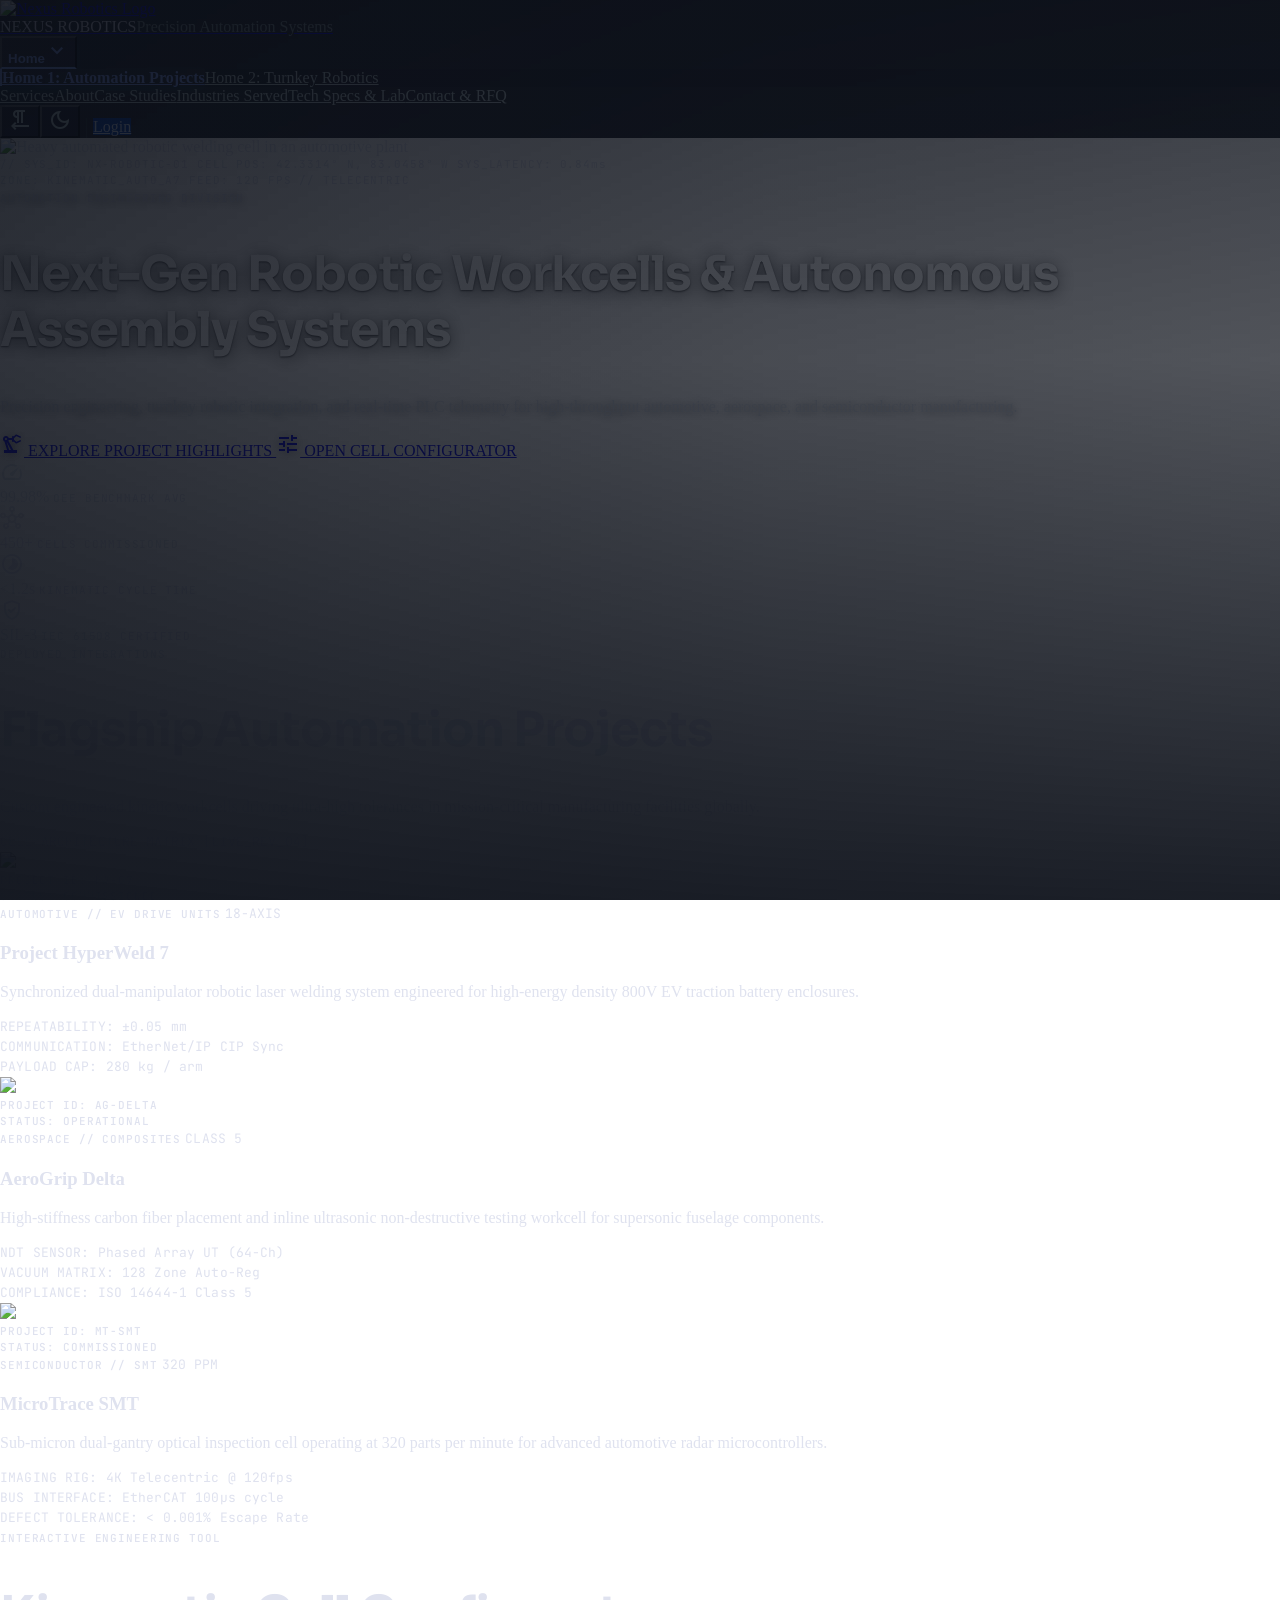
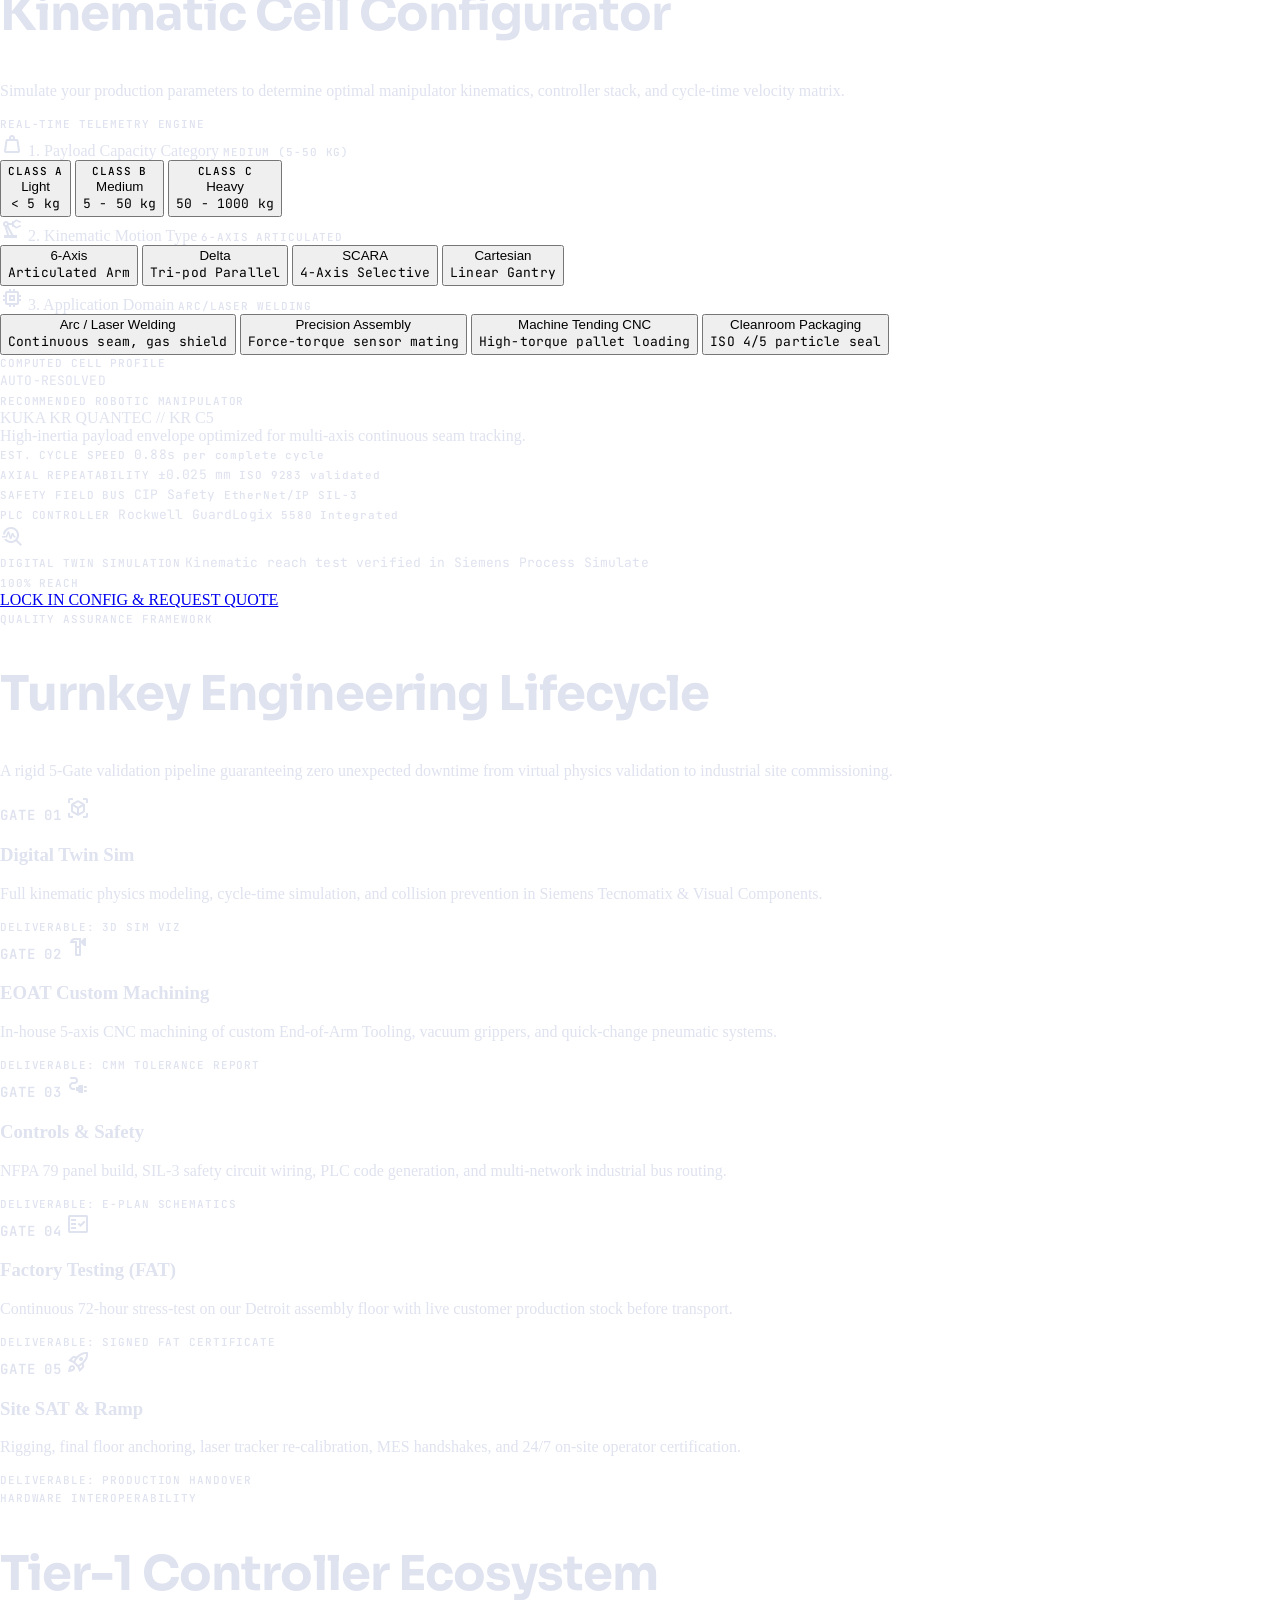
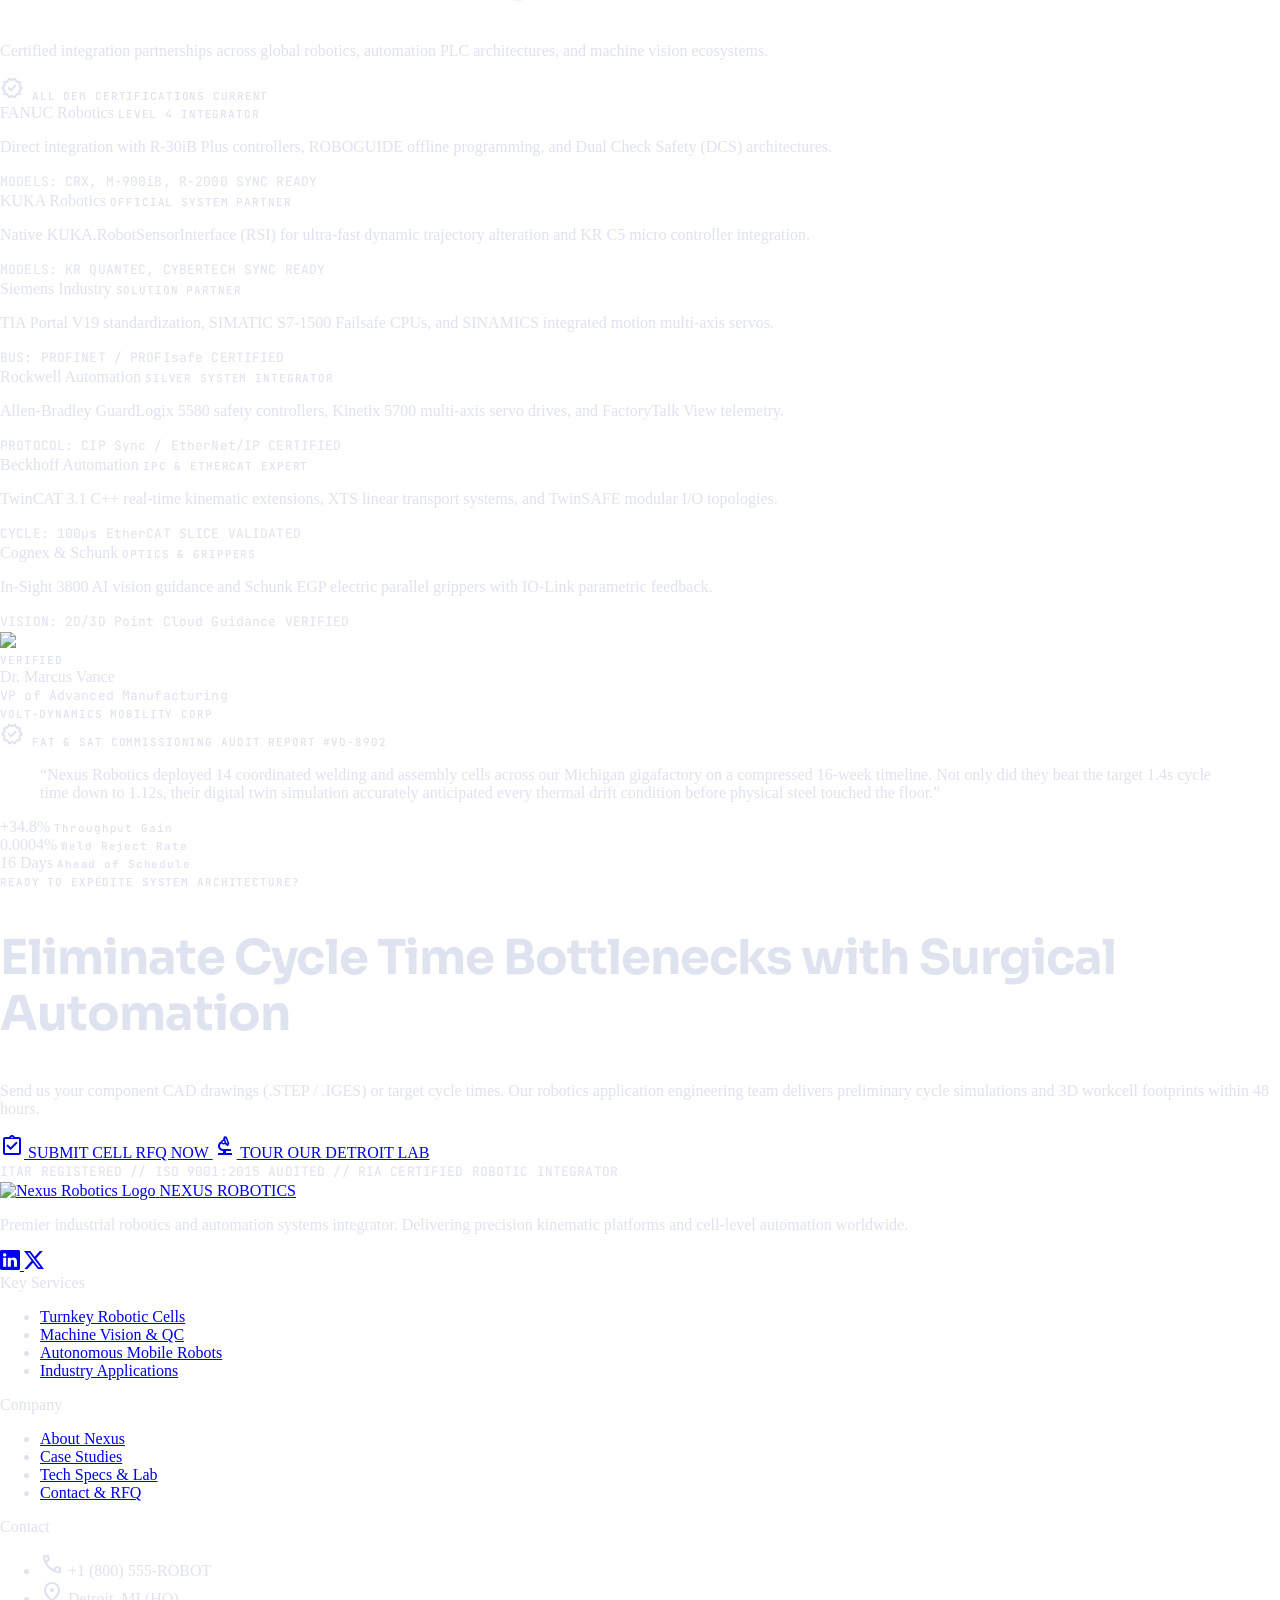
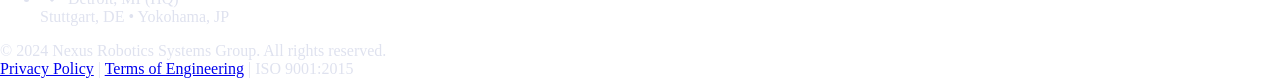
==== commit 2d9ddce9: "Add About and Login pages, update navigation and authentication state" ====
--- a/home-1-variant-2.html
+++ b/home-1-variant-2.html
@@ -1,13 +1,13 @@
 <!DOCTYPE html>
 
 <html class="dark" lang="en"><head><meta charset="utf-8"/><meta content="width=device-width, initial-scale=1.0" name="viewport"/><meta content="web_standard" name="shell-type"/><link href="https://fonts.googleapis.com" rel="preconnect"/><link crossorigin="" href="https://fonts.gstatic.com" rel="preconnect"/><link href="https://fonts.googleapis.com/css2?family=JetBrains+Mono:wght@400;500;700&amp;family=Sora:wght@400;500;600;700&amp;display=swap" rel="stylesheet"/><link href="https://fonts.googleapis.com/css2?family=Material+Symbols+Outlined:opsz,wght,FILL,GRAD@20..48,100..700,0..1,-50..200" rel="stylesheet"/>
-<link href="https://fonts.googleapis.com/css2?family=Material+Symbols+Outlined:wght,FILL@100..700,0..1&amp;display=swap" rel="stylesheet"/><style>@layer base{html,body{margin:0;padding:0;}body{overscroll-behavior:none;}main>:first-child{margin-top:0!important;}main>:last-child{margin-bottom:0!important;}}::-webkit-scrollbar{display:none;}</style><script src="https://cdn.tailwindcss.com"></script><script id="tailwind-config">tailwind.config={darkMode:"class",theme:{extend:{"colors":{"on-tertiary-fixed-variant":"var(--nxc-on-tertiary-fixed-variant)","on-secondary-fixed-variant":"var(--nxc-on-secondary-fixed-variant)","on-secondary-container":"var(--nxc-on-secondary-container)","on-error":"var(--nxc-on-error)","error":"var(--nxc-error)","on-secondary-fixed":"var(--nxc-on-secondary-fixed)","inverse-on-surface":"var(--nxc-inverse-on-surface)","on-error-container":"var(--nxc-on-error-container)","tertiary-fixed-dim":"var(--nxc-tertiary-fixed-dim)","tertiary-fixed":"var(--nxc-tertiary-fixed)","surface-container-high":"var(--nxc-surface-container-high)","outline-variant":"var(--nxc-outline-variant)","primary-container":"var(--nxc-primary-container)","secondary-container":"var(--nxc-secondary-container)","on-surface":"var(--nxc-on-surface)","secondary":"var(--nxc-secondary)","on-tertiary-container":"var(--nxc-on-tertiary-container)","primary-fixed-dim":"var(--nxc-primary-fixed-dim)","surface-container-highest":"var(--nxc-surface-container-highest)","inverse-primary":"var(--nxc-inverse-primary)","surface-tint":"var(--nxc-surface-tint)","primary":"var(--nxc-primary)","tertiary":"var(--nxc-tertiary)","on-primary-container":"var(--nxc-on-primary-container)","surface-variant":"var(--nxc-surface-variant)","surface-container":"var(--nxc-surface-container)","on-tertiary-fixed":"var(--nxc-on-tertiary-fixed)","outline":"var(--nxc-outline)","on-background":"var(--nxc-on-background)","background":"var(--nxc-background)","on-surface-variant":"var(--nxc-on-surface-variant)","tertiary-container":"var(--nxc-tertiary-container)","secondary-fixed":"var(--nxc-secondary-fixed)","surface-container-low":"var(--nxc-surface-container-low)","surface":"var(--nxc-surface)","on-primary-fixed":"var(--nxc-on-primary-fixed)","surface-dim":"var(--nxc-surface-dim)","inverse-surface":"var(--nxc-inverse-surface)","on-tertiary":"var(--nxc-on-tertiary)","on-secondary":"var(--nxc-on-secondary)","secondary-fixed-dim":"var(--nxc-secondary-fixed-dim)","surface-container-lowest":"var(--nxc-surface-container-lowest)","on-primary":"var(--nxc-on-primary)","on-primary-fixed-variant":"var(--nxc-on-primary-fixed-variant)","error-container":"var(--nxc-error-container)","surface-bright":"var(--nxc-surface-bright)","primary-fixed":"var(--nxc-primary-fixed)"},"borderRadius":{"DEFAULT":"0.25rem","lg":"0.5rem","xl":"0.75rem","full":"9999px"},"spacing":{"margin":"3rem","margin-mobile":"1rem","space-xs":"0.25rem","gutter":"1.5rem","space-lg":"1.5rem","space-sm":"0.5rem","space-xl":"2.5rem","space-md":"1rem","gutter-mobile":"0.75rem"},"fontFamily":{"mono-spec-sm":["JetBrains Mono"],"mono-spec-lg":["JetBrains Mono"],"headline-lg-mobile":["Sora"],"display-xl-mobile":["Sora"],"body-md":["Inter"],"headline-sm":["Sora"],"body-lg":["Inter"],"headline-lg":["Sora"],"body-sm":["Inter"],"headline-md":["Sora"],"display-xl":["Sora"],"mono-spec-md":["JetBrains Mono"],"label-caps":["JetBrains Mono"]},"fontSize":{"mono-spec-sm":["11px",{"lineHeight":"16px","letterSpacing":"0.06em","fontWeight":"500"}],"mono-spec-lg":["16px",{"lineHeight":"24px","letterSpacing":"0.02em","fontWeight":"500"}],"headline-lg-mobile":["28px",{"lineHeight":"36px","letterSpacing":"-0.01em","fontWeight":"600"}],"display-xl-mobile":["36px",{"lineHeight":"44px","letterSpacing":"-0.02em","fontWeight":"700"}],"body-md":["15px",{"lineHeight":"24px","letterSpacing":"0em","fontWeight":"400"}],"headline-sm":["20px",{"lineHeight":"28px","letterSpacing":"0em","fontWeight":"600"}],"body-lg":["18px",{"lineHeight":"28px","letterSpacing":"-0.01em","fontWeight":"400"}],"headline-lg":["40px",{"lineHeight":"48px","letterSpacing":"-0.02em","fontWeight":"600"}],"body-sm":["13px",{"lineHeight":"20px","letterSpacing":"0.01em","fontWeight":"400"}],"headline-md":["28px",{"lineHeight":"36px","letterSpacing":"-0.01em","fontWeight":"600"}],"display-xl":["56px",{"lineHeight":"64px","letterSpacing":"-0.03em","fontWeight":"700"}],"mono-spec-md":["13px",{"lineHeight":"18px","letterSpacing":"0.04em","fontWeight":"500"}],"label-caps":["10px",{"lineHeight":"14px","letterSpacing":"0.12em","fontWeight":"700"}]}}}}</script><link href="assets/site-global.css" rel="stylesheet"/>
+<link href="https://fonts.googleapis.com/css2?family=Material+Symbols+Outlined:wght,FILL@100..700,0..1&amp;display=swap" rel="stylesheet"/><style>@layer base{html,body{margin:0;padding:0;}body{overscroll-behavior:none;}main>:first-child{margin-top:0!important;}main>:last-child{margin-bottom:0!important;}}::-webkit-scrollbar{display:none;}</style><script src="https://cdn.tailwindcss.com"></script><script id="tailwind-config">tailwind.config={darkMode:"class",theme:{extend:{"colors":{"on-tertiary-fixed-variant":"var(--nxc-on-tertiary-fixed-variant)","on-secondary-fixed-variant":"var(--nxc-on-secondary-fixed-variant)","on-secondary-container":"var(--nxc-on-secondary-container)","on-error":"var(--nxc-on-error)","error":"var(--nxc-error)","on-secondary-fixed":"var(--nxc-on-secondary-fixed)","inverse-on-surface":"var(--nxc-inverse-on-surface)","on-error-container":"var(--nxc-on-error-container)","tertiary-fixed-dim":"var(--nxc-tertiary-fixed-dim)","tertiary-fixed":"var(--nxc-tertiary-fixed)","surface-container-high":"var(--nxc-surface-container-high)","outline-variant":"var(--nxc-outline-variant)","primary-container":"var(--nxc-primary-container)","secondary-container":"var(--nxc-secondary-container)","on-surface":"var(--nxc-on-surface)","secondary":"var(--nxc-secondary)","on-tertiary-container":"var(--nxc-on-tertiary-container)","primary-fixed-dim":"var(--nxc-primary-fixed-dim)","surface-container-highest":"var(--nxc-surface-container-highest)","inverse-primary":"var(--nxc-inverse-primary)","surface-tint":"var(--nxc-surface-tint)","primary":"var(--nxc-primary)","tertiary":"var(--nxc-tertiary)","on-primary-container":"var(--nxc-on-primary-container)","surface-variant":"var(--nxc-surface-variant)","surface-container":"var(--nxc-surface-container)","on-tertiary-fixed":"var(--nxc-on-tertiary-fixed)","outline":"var(--nxc-outline)","on-background":"var(--nxc-on-background)","background":"var(--nxc-background)","on-surface-variant":"var(--nxc-on-surface-variant)","tertiary-container":"var(--nxc-tertiary-container)","secondary-fixed":"var(--nxc-secondary-fixed)","surface-container-low":"var(--nxc-surface-container-low)","surface":"var(--nxc-surface)","on-primary-fixed":"var(--nxc-on-primary-fixed)","surface-dim":"var(--nxc-surface-dim)","inverse-surface":"var(--nxc-inverse-surface)","on-tertiary":"var(--nxc-on-tertiary)","on-secondary":"var(--nxc-on-secondary)","secondary-fixed-dim":"var(--nxc-secondary-fixed-dim)","surface-container-lowest":"var(--nxc-surface-container-lowest)","on-primary":"var(--nxc-on-primary)","on-primary-fixed-variant":"var(--nxc-on-primary-fixed-variant)","error-container":"var(--nxc-error-container)","surface-bright":"var(--nxc-surface-bright)","primary-fixed":"var(--nxc-primary-fixed)"},"borderRadius":{"DEFAULT":"0.25rem","lg":"0.5rem","xl":"0.75rem","full":"9999px"},"spacing":{"margin":"3rem","margin-mobile":"1rem","space-xs":"0.25rem","gutter":"1.5rem","space-lg":"1.5rem","space-sm":"0.5rem","space-xl":"2.5rem","space-md":"1rem","gutter-mobile":"0.75rem"},"fontFamily":{"mono-spec-sm":["JetBrains Mono","ui-monospace","SFMono-Regular","Menlo","Consolas","monospace"],"mono-spec-lg":["JetBrains Mono","ui-monospace","SFMono-Regular","Menlo","Consolas","monospace"],"headline-lg-mobile":["Sora","Inter","system-ui","-apple-system","Segoe UI","Roboto","sans-serif"],"display-xl-mobile":["Sora","Inter","system-ui","-apple-system","Segoe UI","Roboto","sans-serif"],"body-md":["Inter","system-ui","-apple-system","Segoe UI","Roboto","sans-serif"],"headline-sm":["Sora","Inter","system-ui","-apple-system","Segoe UI","Roboto","sans-serif"],"body-lg":["Inter","system-ui","-apple-system","Segoe UI","Roboto","sans-serif"],"headline-lg":["Sora","Inter","system-ui","-apple-system","Segoe UI","Roboto","sans-serif"],"body-sm":["Inter","system-ui","-apple-system","Segoe UI","Roboto","sans-serif"],"headline-md":["Sora","Inter","system-ui","-apple-system","Segoe UI","Roboto","sans-serif"],"display-xl":["Sora","Inter","system-ui","-apple-system","Segoe UI","Roboto","sans-serif"],"mono-spec-md":["JetBrains Mono","ui-monospace","SFMono-Regular","Menlo","Consolas","monospace"],"label-caps":["JetBrains Mono","ui-monospace","SFMono-Regular","Menlo","Consolas","monospace"]},"fontSize":{"mono-spec-sm":["11px",{"lineHeight":"16px","letterSpacing":"0.06em","fontWeight":"500"}],"mono-spec-lg":["16px",{"lineHeight":"24px","letterSpacing":"0.02em","fontWeight":"500"}],"headline-lg-mobile":["28px",{"lineHeight":"36px","letterSpacing":"-0.01em","fontWeight":"600"}],"display-xl-mobile":["36px",{"lineHeight":"44px","letterSpacing":"-0.02em","fontWeight":"700"}],"body-md":["15px",{"lineHeight":"24px","letterSpacing":"0em","fontWeight":"400"}],"headline-sm":["20px",{"lineHeight":"28px","letterSpacing":"0em","fontWeight":"600"}],"body-lg":["18px",{"lineHeight":"28px","letterSpacing":"-0.01em","fontWeight":"400"}],"headline-lg":["40px",{"lineHeight":"48px","letterSpacing":"-0.02em","fontWeight":"600"}],"body-sm":["13px",{"lineHeight":"20px","letterSpacing":"0.01em","fontWeight":"400"}],"headline-md":["28px",{"lineHeight":"36px","letterSpacing":"-0.01em","fontWeight":"600"}],"display-xl":["56px",{"lineHeight":"64px","letterSpacing":"-0.03em","fontWeight":"700"}],"mono-spec-md":["13px",{"lineHeight":"18px","letterSpacing":"0.04em","fontWeight":"500"}],"label-caps":["10px",{"lineHeight":"14px","letterSpacing":"0.12em","fontWeight":"700"}]}}}}</script><link href="assets/site-global.css" rel="stylesheet"/>
 
 
 <link rel="icon" type="image/jpeg" href="photos/logo.jpg"/>
 
 <title>Nexus Robotics</title>
-</head><body class="bg-background font-body-md text-on-surface antialiased selection:bg-primary-container selection:text-on-primary-container"><header class="fixed top-0 left-0 w-full z-50 bg-surface/90 backdrop-blur-md border-b border-outline-variant"><div class="h-20 w-full px-gutter flex items-center justify-between"><div class="flex items-center gap-space-lg"><a class="flex items-center gap-space-md group" data-path="home-automation-projects" href="#"><img alt="Nexus Robotics Logo" class="h-8 w-auto object-contain" src="photos/logo.jpg"/><div class="flex flex-col"><span class="font-headline-sm text-headline-sm font-bold tracking-tight text-on-surface group-hover:text-primary transition-colors">NEXUS ROBOTICS</span><span class="font-label-caps text-label-caps uppercase text-outline">Precision Automation Systems</span></div></a></div><nav class="hidden lg:flex items-center gap-space-xs" data-active-classes="bg-surface-container-high text-primary font-medium"><div class="relative group"><button class="flex items-center gap-space-xs px-space-md py-space-sm font-mono-spec-sm text-mono-spec-sm uppercase text-on-surface-variant hover:text-on-surface transition-colors active nav-active" aria-current="page"><span>Home</span><span class="material-symbols-outlined text-[16px]">expand_more</span></button><div class="absolute left-0 top-full hidden group-hover:flex flex-col w-64 bg-surface-container border border-outline-variant shadow-2xl py-space-xs z-50"><a class="px-space-md py-space-sm font-mono-spec-sm text-mono-spec-sm uppercase text-on-surface-variant hover:bg-surface-container-high hover:text-primary transition-colors active nav-active" aria-current="page" data-path="home-automation-projects" href="#">Home 1: Automation Projects</a><a class="px-space-md py-space-sm font-mono-spec-sm text-mono-spec-sm uppercase text-on-surface-variant hover:bg-surface-container-high hover:text-primary transition-colors" data-path="home-turnkey-robotics" href="#">Home 2: Turnkey Robotics</a></div></div><a class="px-space-md py-space-sm font-mono-spec-sm text-mono-spec-sm uppercase text-on-surface-variant hover:text-on-surface transition-colors" data-path="services" href="#">Services</a><a class="px-space-md py-space-sm font-mono-spec-sm text-mono-spec-sm uppercase text-on-surface-variant hover:text-on-surface transition-colors" data-path="case-studies" href="#">Case Studies</a><a class="px-space-md py-space-sm font-mono-spec-sm text-mono-spec-sm uppercase text-on-surface-variant hover:text-on-surface transition-colors" data-path="industries-served" href="#">Industries Served</a><a class="px-space-md py-space-sm font-mono-spec-sm text-mono-spec-sm uppercase text-on-surface-variant hover:text-on-surface transition-colors" data-path="tech-specs-and-lab" href="#">Tech Specs &amp; Lab</a><a class="px-space-md py-space-sm font-mono-spec-sm text-mono-spec-sm uppercase text-on-surface-variant hover:text-on-surface transition-colors" data-path="login" href="#">Contact &amp; RFQ</a></nav><button id="hamburger-btn" aria-label="Open navigation menu" aria-expanded="false" aria-controls="mobile-nav" onclick="toggleMobileNav()"><span class="hamburger-icon"><span class="hamburger-bar"></span><span class="hamburger-bar"></span><span class="hamburger-bar"></span></span></button><div class="flex items-center gap-space-md"><button aria-label="Toggle RTL" class="w-8 h-8 rounded-full bg-surface-container flex items-center justify-center hover:bg-surface-container-high transition-all duration-200 border border-outline-variant/40" id="rtl-toggle" onclick="toggleRTL()" title="Toggle RTL"><span class="material-symbols-outlined text-on-surface-variant text-[18px]" id="rtl-icon">format_textdirection_r_to_l</span></button><button aria-label="Toggle Theme" class="w-8 h-8 rounded-full bg-surface-container flex items-center justify-center hover:bg-surface-container-high transition-all duration-200 border border-outline-variant/40" id="theme-toggle" onclick="toggleTheme()" title="Toggle Theme"><span class="material-symbols-outlined text-on-surface-variant text-[18px]" id="theme-icon">dark_mode</span></button><span class="header-cta-divider" aria-hidden="true"></span><a class="relative inline-flex items-center justify-center px-space-lg py-space-sm bg-primary-container text-on-primary-container font-mono-spec-sm text-mono-spec-sm uppercase font-bold tracking-wider hover:bg-on-surface hover:text-surface-container-lowest transition-all duration-200 border-none" data-path="contact-and-rfq" href="#"><span class="relative z-10">Login</span></a></div></div></header><main class="w-full pt-20 bg-background min-h-screen"><div class="flex flex-col w-full">
+</head><body class="bg-background font-body-md text-on-surface antialiased selection:bg-primary-container selection:text-on-primary-container"><header class="fixed top-0 left-0 w-full z-50 bg-surface/90 backdrop-blur-md border-b border-outline-variant"><div class="h-20 w-full px-gutter flex items-center justify-between"><div class="flex items-center gap-space-lg"><a class="flex items-center gap-space-md group" data-path="home-automation-projects" href="#"><img alt="Nexus Robotics Logo" class="h-8 w-auto object-contain" src="photos/logo.jpg"/><div class="flex flex-col"><span class="font-headline-sm text-headline-sm font-bold tracking-tight text-on-surface group-hover:text-primary transition-colors">NEXUS ROBOTICS</span><span class="font-label-caps text-label-caps uppercase text-outline">Precision Automation Systems</span></div></a></div><nav class="hidden lg:flex items-center gap-space-xs" data-active-classes="bg-surface-container-high text-primary font-medium"><div class="relative group"><button class="flex items-center gap-space-xs px-space-md py-space-sm font-mono-spec-sm text-mono-spec-sm uppercase text-on-surface-variant hover:text-on-surface transition-colors active nav-active" aria-current="page"><span>Home</span><span class="material-symbols-outlined text-[16px]">expand_more</span></button><div class="absolute left-0 top-full hidden group-hover:flex flex-col w-64 bg-surface-container border border-outline-variant shadow-2xl py-space-xs z-50"><a class="px-space-md py-space-sm font-mono-spec-sm text-mono-spec-sm uppercase text-on-surface-variant hover:bg-surface-container-high hover:text-primary transition-colors active nav-active" aria-current="page" data-path="home-automation-projects" href="#">Home 1: Automation Projects</a><a class="px-space-md py-space-sm font-mono-spec-sm text-mono-spec-sm uppercase text-on-surface-variant hover:bg-surface-container-high hover:text-primary transition-colors" data-path="home-turnkey-robotics" href="#">Home 2: Turnkey Robotics</a></div></div><a class="px-space-md py-space-sm font-mono-spec-sm text-mono-spec-sm uppercase text-on-surface-variant hover:text-on-surface transition-colors" data-path="services" href="#">Services</a><a class="px-space-md py-space-sm font-mono-spec-sm text-mono-spec-sm uppercase text-on-surface-variant hover:text-on-surface transition-colors" data-path="about" href="#">About</a><a class="px-space-md py-space-sm font-mono-spec-sm text-mono-spec-sm uppercase text-on-surface-variant hover:text-on-surface transition-colors" data-path="case-studies" href="#">Case Studies</a><a class="px-space-md py-space-sm font-mono-spec-sm text-mono-spec-sm uppercase text-on-surface-variant hover:text-on-surface transition-colors" data-path="industries-served" href="#">Industries Served</a><a class="px-space-md py-space-sm font-mono-spec-sm text-mono-spec-sm uppercase text-on-surface-variant hover:text-on-surface transition-colors" data-path="tech-specs-and-lab" href="#">Tech Specs &amp; Lab</a><a class="px-space-md py-space-sm font-mono-spec-sm text-mono-spec-sm uppercase text-on-surface-variant hover:text-on-surface transition-colors" data-path="contact-and-rfq" href="#">Contact &amp; RFQ</a></nav><button id="hamburger-btn" aria-label="Open navigation menu" aria-expanded="false" aria-controls="mobile-nav" onclick="toggleMobileNav()"><span class="hamburger-icon"><span class="hamburger-bar"></span><span class="hamburger-bar"></span><span class="hamburger-bar"></span></span></button><div class="flex items-center gap-space-md"><button aria-label="Toggle RTL" class="w-8 h-8 rounded-full bg-surface-container flex items-center justify-center hover:bg-surface-container-high transition-all duration-200 border border-outline-variant/40" id="rtl-toggle" onclick="toggleRTL()" title="Toggle RTL"><span class="material-symbols-outlined text-on-surface-variant text-[18px]" id="rtl-icon">format_textdirection_r_to_l</span></button><button aria-label="Toggle Theme" class="w-8 h-8 rounded-full bg-surface-container flex items-center justify-center hover:bg-surface-container-high transition-all duration-200 border border-outline-variant/40" id="theme-toggle" onclick="toggleTheme()" title="Toggle Theme"><span class="material-symbols-outlined text-on-surface-variant text-[18px]" id="theme-icon">dark_mode</span></button><span class="header-cta-divider" aria-hidden="true"></span><a class="relative inline-flex items-center justify-center px-space-lg py-space-sm bg-primary-container text-on-primary-container font-mono-spec-sm text-mono-spec-sm uppercase font-bold tracking-wider hover:bg-on-surface hover:text-surface-container-lowest transition-all duration-200 border-none" data-path="login" href="#"><span class="relative z-10">Login</span></a></div></div></header><main class="w-full pt-20 bg-background min-h-screen"><div class="flex flex-col w-full">
 <!-- HERO SECTION WITH SENSOR OVERLAY -->
 <section class="dark relative w-full overflow-hidden bg-surface-container-lowest -mt-20 pt-20">
 <div class="relative w-full min-h-[640px] lg:min-h-[720px] flex items-center">
@@ -16,7 +16,7 @@
 <img alt="Heavy automated robotic welding cell in an automotive plant" class="w-full h-full object-cover object-center filter brightness-[0.7] contrast-[1.15]" src="photos/Gemini_Generated_Image_y6mwrzy6mwrzy6mw.png"/>
 <div class="absolute inset-0 bg-gradient-to-r from-background via-background/85 to-transparent"></div>
 <div class="absolute inset-0 bg-gradient-to-t from-background via-transparent to-background/40"></div>
-<div class="absolute inset-0 bg-[radial-gradient(ellipse_at_center,_var(--tw-gradient-stops))] from-primary-container/10 via-transparent to-transparent mix-blend-screen pointer-events-none"></div>
+<div class="absolute inset-0 bg-[radial-gradient(ellipse_at_center,_var(--tw-gradient-stops))] from-primary-container/10 via-transparent to-transparent mix-blend-screen pointer-events-none"></div><div class="hero-scrim" aria-hidden="true"></div>
 </div>
 <!-- Hero Visual Grid Lines & Tech Crosshairs -->
 <div class="absolute inset-0 z-10 pointer-events-none flex flex-col justify-between p-space-md opacity-30">
@@ -32,7 +32,7 @@
 </div>
 <!-- Main Hero Content -->
 <div class="relative z-20 max-w-7xl mx-auto px-margin-mobile md:px-margin py-space-2xl w-full">
-<div class="max-w-3xl flex flex-col gap-space-md">
+<div class="hero-copy max-w-3xl flex flex-col gap-space-md">
 <div class="inline-flex items-center gap-space-xs self-start px-space-sm py-1 bg-surface-container-high/90 text-primary-container rounded">
 <span class="w-2 h-2 rounded-full bg-primary-container animate-ping"></span>
 <span class="font-telemetry-mono-sm text-telemetry-mono-sm uppercase tracking-widest font-bold">AUTOMATION ENGINEERING DIVISION</span>
@@ -833,7 +833,7 @@
       <div class="flex flex-col gap-space-sm">
         <span class="font-mono-spec-sm text-mono-spec-sm font-bold uppercase text-on-surface tracking-wider">Company</span>
         <ul class="flex flex-col gap-space-sm font-body-sm text-body-sm">
-          <li><a class="hover:text-primary transition-colors" data-path="case-studies" href="#">Case Studies</a></li>
+          <li><a class="hover:text-primary transition-colors" data-path="about" href="#">About Nexus</a></li><li><a class="hover:text-primary transition-colors" data-path="case-studies" href="#">Case Studies</a></li>
           <li><a class="hover:text-primary transition-colors" data-path="tech-specs-and-lab" href="#">Tech Specs &amp; Lab</a></li>
           <li><a class="hover:text-primary transition-colors" data-path="contact-and-rfq" href="#">Contact &amp; RFQ</a></li>
         </ul>
@@ -881,13 +881,13 @@
   <span class="mobile-nav-section">Home</span>
   <a class="mobile-nav-sublink active nav-active" data-path="home-automation-projects" href="#">Home 1: Automation Projects</a>
   <a class="mobile-nav-sublink" data-path="home-turnkey-robotics" href="#">Home 2: Turnkey Robotics</a>
-  <a class="mobile-nav-link" data-path="services" href="#">Services</a>
+  <a class="mobile-nav-link" data-path="services" href="#">Services</a><a class="mobile-nav-link" data-path="about" href="#">About</a>
   <a class="mobile-nav-link" data-path="case-studies" href="#">Case Studies</a>
   <a class="mobile-nav-link" data-path="industries-served" href="#">Industries Served</a>
   <a class="mobile-nav-link" data-path="tech-specs-and-lab" href="#">Tech Specs &amp; Lab</a>
   <div class="mobile-nav-cta">
-    <a class="mobile-nav-link" data-path="login" href="#" style="justify-content:center">Contact &amp; RFQ</a>
-    <a href="#" data-path="contact-and-rfq" style="display:flex;align-items:center;justify-content:center;padding:.75rem 1rem;background:var(--nxc-primary-container);color:var(--nxc-on-primary-container);font-family:'JetBrains Mono',monospace;font-size:11px;letter-spacing:.06em;font-weight:700;text-transform:uppercase;text-decoration:none;border-radius:.25rem;gap:.375rem;"><span class="material-symbols-outlined" style="font-size:16px">login</span>Login</a>
+    <a class="mobile-nav-link" data-path="contact-and-rfq" href="#" style="justify-content:center">Contact &amp; RFQ</a>
+    <a href="#" data-path="login" style="display:flex;align-items:center;justify-content:center;padding:.75rem 1rem;background:var(--nxc-primary-container);color:var(--nxc-on-primary-container);font-family:'JetBrains Mono',monospace;font-size:11px;letter-spacing:.06em;font-weight:700;text-transform:uppercase;text-decoration:none;border-radius:.25rem;gap:.375rem;"><span class="material-symbols-outlined" style="font-size:16px">login</span>Login</a>
   </div>
 </nav><script>
 function toggleMobileNav(forceClose) {
--- a/assets/site-global.css
+++ b/assets/site-global.css
@@ -12,22 +12,22 @@
   height: 2.25rem;
   border-radius: 0.25rem;
   background: transparent;
-  border: 1px solid var(--nxc-outline-variant);
+  border: 1px solid rgba(133, 148, 149, 0.6);
   cursor: pointer;
   padding: 0;
   transition: background 0.2s ease, border-color 0.2s ease;
   flex-shrink: 0;
 }
 #hamburger-btn:hover {
-  background: var(--nxc-surface-container-high);
-  border-color: var(--nxc-outline);
+  background: #262a34;
+  border-color: #849495;
 }
 /* 3-bar hamburger icon using spans */
 .hamburger-bar {
   display: block;
   width: 18px;
   height: 2px;
-  background: var(--nxc-on-surface);
+  background: #dfe2ef;
   border-radius: 2px;
   transition: transform 0.3s ease, opacity 0.2s ease, width 0.2s ease;
   transform-origin: center;
@@ -272,43 +272,58 @@
   header > div {
     padding-left: 1rem !important;
     padding-right: 1rem !important;
-    gap: 0.5rem !important;
+    gap: 0.75rem !important;
     justify-content: space-between !important;
+  }
+  header > div > div:first-child {
+    flex-shrink: 0 !important;
   }
   header > div > div:first-child a {
     gap: 0.5rem !important;
   }
+  header > div > div:first-child img {
+    height: 1.75rem !important;
+  }
   header > div > div:first-child span.font-headline-sm {
-    font-size: 16px !important;
-    line-height: 20px !important;
+    font-size: 15px !important;
+    line-height: 18px !important;
     white-space: nowrap !important;
   }
   header > div > div:first-child span.font-label-caps {
-    font-size: 9px !important;
+    font-size: 8px !important;
     letter-spacing: 0.04em !important;
     white-space: nowrap !important;
   }
   header nav {
-    gap: 0.125rem !important;
-    flex-shrink: 1 !important;
+    gap: 0 !important;
+    flex: 1 1 auto !important;
+    min-width: 0 !important;
+    justify-content: center !important;
   }
   header nav a,
   header nav button {
-    padding-left: 0.375rem !important;
-    padding-right: 0.375rem !important;
+    padding-left: 0.4rem !important;
+    padding-right: 0.4rem !important;
     font-size: 10px !important;
-    letter-spacing: 0.03em !important;
+    letter-spacing: 0.02em !important;
     white-space: nowrap !important;
+  }
+  header nav .group .absolute a {
+    font-size: 10px !important;
+    padding-left: 0.75rem !important;
+    padding-right: 0.75rem !important;
   }
   header > div > div:last-child {
     gap: 0.375rem !important;
     flex-shrink: 0 !important;
   }
   header > div > div:last-child > .header-cta-divider {
-    display: none !important;
+    margin: 0 0.125rem !important;
   }
   header > div > div:last-child > a {
-    display: none !important;
+    padding-left: 0.75rem !important;
+    padding-right: 0.75rem !important;
+    font-size: 10px !important;
   }
 }
 
@@ -580,12 +595,18 @@
   align-self: center;
 }
 
-/* Header controls order */
+/* Header controls order: RTL toggle → Theme toggle → divider → Login CTA */
 header > div > div:last-child > #rtl-toggle {
   order: 1;
 }
 header > div > div:last-child > #theme-toggle {
   order: 2;
+}
+header > div > div:last-child > .header-cta-divider {
+  order: 3;
+}
+header > div > div:last-child > a {
+  order: 4;
 }
 
 /* Card titles in Deployment Index */
@@ -601,3 +622,78 @@
 html:not(.dark) .case-card:hover h4 {
   color: #004ee9 !important;
 }
+
+/* ═══ TYPOGRAPHY UTILITIES NOT DEFINED IN THE PAGE TAILWIND CONFIGS ═══ */
+/* Several hero sections use these classes; without definitions the browser
+   fell back to a tiny serif face. Defined here once, for every page. */
+.font-display-hero,.font-display-hero-mobile,.font-headline-xl{font-family:"Sora","Inter",system-ui,-apple-system,"Segoe UI",Roboto,sans-serif}
+.font-telemetry-mono-sm,.font-telemetry-mono-md,.font-telemetry-mono-lg,.font-telemetry-code{font-family:"JetBrains Mono",ui-monospace,SFMono-Regular,Menlo,Consolas,monospace}
+.text-display-hero{font-size:52px;line-height:1.08;letter-spacing:-0.03em;font-weight:700}
+.text-display-hero-mobile{font-size:40px;line-height:46px;letter-spacing:-0.02em;font-weight:700}
+.text-headline-xl{font-size:48px;line-height:56px;letter-spacing:-0.02em;font-weight:700}
+.text-telemetry-mono-sm{font-size:11px;line-height:16px;letter-spacing:0.08em;font-weight:500}
+.text-telemetry-mono-md{font-size:13px;line-height:20px;letter-spacing:0.06em;font-weight:500}
+.text-telemetry-mono-lg{font-size:14px;line-height:20px;letter-spacing:0.06em;font-weight:600}
+.text-telemetry-code{font-size:13px;line-height:20px;letter-spacing:0.01em;font-weight:400}
+@media (max-width:767px){
+  .text-display-hero{font-size:40px;line-height:46px}
+  .text-headline-xl{font-size:34px;line-height:40px}
+}
+@media (min-width:640px){.sm\:text-headline-xl{font-size:48px;line-height:56px;letter-spacing:-0.02em;font-weight:700}}
+@media (min-width:768px){.md\:text-display-hero{font-size:52px;line-height:1.08;letter-spacing:-0.03em;font-weight:700}}
+@media (min-width:1024px){
+  .lg\:text-headline-xl{font-size:48px;line-height:56px;letter-spacing:-0.02em;font-weight:700}
+  .lg\:text-display-hero{font-size:52px;line-height:1.08;letter-spacing:-0.03em;font-weight:700}
+}
+
+/* ═══ HERO IMAGE CONTRAST ═══ */
+/* A consistent dark scrim laid over every hero photo so headings, telemetry
+   labels and body copy stay legible regardless of how bright the image is. */
+.hero-scrim{
+  position:absolute;inset:0;pointer-events:none;
+  background:
+    linear-gradient(180deg,rgba(10,14,23,.78) 0%,rgba(10,14,23,.66) 40%,rgba(15,19,28,.94) 100%),
+    linear-gradient(90deg,rgba(10,14,23,.55) 0%,rgba(10,14,23,.25) 60%,rgba(10,14,23,.15) 100%);
+}
+.hero-copy h1,.hero-copy h2{text-shadow:0 2px 18px rgba(0,0,0,.65),0 1px 2px rgba(0,0,0,.6)}
+.hero-copy p,.hero-copy span{text-shadow:0 1px 10px rgba(0,0,0,.55)}
+.hero-copy .text-outline{color:#b9cacb !important}
+.hero-copy .text-on-surface-variant{color:#d7dde6 !important}
+.hero-copy h1:not(.text-primary),.hero-copy .text-on-surface{color:#ffffff !important}
+.hero-copy span.text-transparent{text-shadow:none}
+
+/* ═══ SECONDARY HERO CTA (outlined) ═══ */
+.hero-cta-secondary{
+  display:inline-flex;align-items:center;gap:.375rem;
+  background:rgba(38,42,52,.92) !important;
+  color:#ffffff !important;
+  border:1px solid rgba(255,255,255,.35) !important;
+  box-shadow:0 8px 24px -8px rgba(0,0,0,.6);
+  backdrop-filter:blur(6px);-webkit-backdrop-filter:blur(6px);
+}
+.hero-cta-secondary:hover{
+  background:#ffffff !important;color:#0a0e17 !important;border-color:#ffffff !important;
+}
+.hero-cta-secondary:hover .material-symbols-outlined{color:#0052cc !important}
+
+/* ═══ TOAST ═══ */
+#nexus-toast{
+  position:fixed;left:50%;bottom:1.5rem;transform:translate(-50%,1rem);
+  background:#1c1f29;color:#dfe2ef;border:1px solid rgba(133,165,255,.4);
+  padding:.75rem 1.25rem;border-radius:.25rem;z-index:300;
+  font-family:"JetBrains Mono",ui-monospace,monospace;font-size:12px;letter-spacing:.04em;
+  opacity:0;pointer-events:none;transition:opacity .25s ease,transform .25s ease;
+  box-shadow:0 12px 32px -8px rgba(0,0,0,.6);max-width:calc(100vw - 2rem);text-align:center;
+}
+#nexus-toast.show{opacity:1;transform:translate(-50%,0)}
+
+/* ═══ AUTH STATE IN HEADER ═══ */
+body.is-authenticated header > div > div:last-child > a[data-path="login"]{
+  background-color:#262a34 !important;color:#dfe2ef !important;border:1px solid rgba(133,165,255,.5) !important;
+}
+body.is-authenticated header > div > div:last-child > a[data-path="login"]:hover{
+  background-color:#85a5ff !important;color:#002171 !important;
+}
+
+/* [hidden] must always win over display utilities */
+[hidden]{display:none !important}
